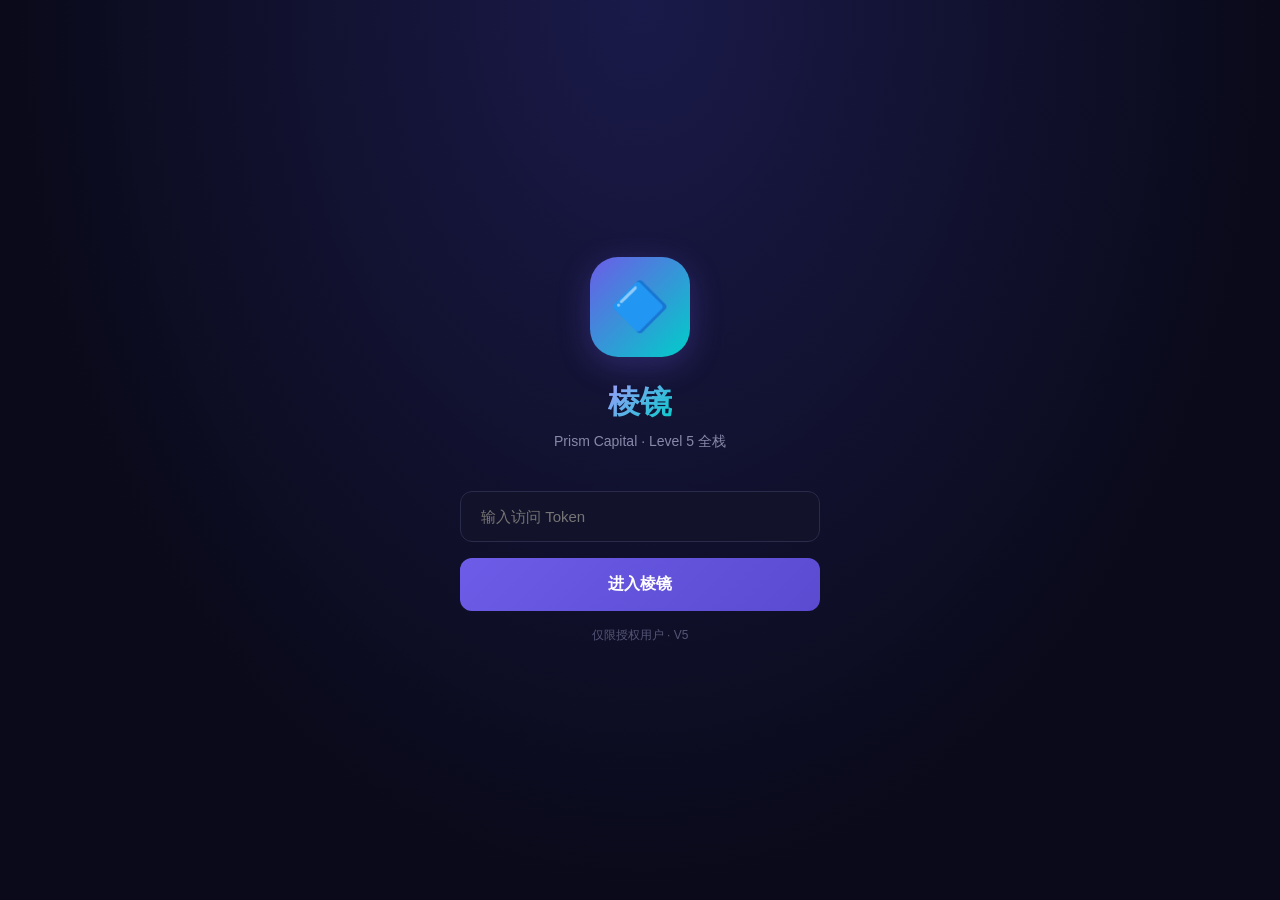
==== prism-api/static/index.html @ 0e6b45e3 "feat: Level 5 - API端点集成(7个新端点) + PWA 5页导航升级" ====
<!DOCTYPE html>
<html lang="zh-CN">
<head>
    <meta charset="UTF-8">
    <meta name="viewport" content="width=device-width, initial-scale=1.0, user-scalable=no, viewport-fit=cover">
    <meta name="apple-mobile-web-app-capable" content="yes">
    <meta name="apple-mobile-web-app-status-bar-style" content="black-translucent">
    <meta name="apple-mobile-web-app-title" content="棱镜">
    <meta name="theme-color" content="#0a0a1a">
    <title>棱镜 Prism</title>
    <link rel="manifest" href="/manifest.json">
    <link rel="apple-touch-icon" href="/icon-192.png">
    <style>
        *{margin:0;padding:0;box-sizing:border-box}
        :root{--bg:#0a0a1a;--card:#12122a;--card-hover:#1a1a3a;--border:#2a2a4a;--primary:#6c5ce7;--primary-light:#a29bfe;--accent:#00cec9;--red:#ff6b6b;--green:#51cf66;--yellow:#ffd43b;--text:#e8e8f0;--text-dim:#8888aa;--text-dimmer:#555577;--radius:16px;--safe-top:env(safe-area-inset-top,0px);--safe-bottom:env(safe-area-inset-bottom,0px)}
        body{font-family:-apple-system,BlinkMacSystemFont,'SF Pro Display',sans-serif;background:var(--bg);color:var(--text);min-height:100vh;-webkit-font-smoothing:antialiased;overscroll-behavior:none}
        .login-screen{display:flex;flex-direction:column;align-items:center;justify-content:center;min-height:100vh;padding:40px 24px;background:radial-gradient(ellipse at top,#1a1a4a 0%,var(--bg) 70%)}
        .login-logo{width:100px;height:100px;background:linear-gradient(135deg,var(--primary),var(--accent));border-radius:28px;display:flex;align-items:center;justify-content:center;font-size:48px;margin-bottom:24px;box-shadow:0 8px 32px rgba(108,92,231,0.3)}
        .login-title{font-size:32px;font-weight:700;background:linear-gradient(135deg,var(--primary-light),var(--accent));-webkit-background-clip:text;-webkit-text-fill-color:transparent;margin-bottom:8px}
        .login-sub{color:var(--text-dim);font-size:14px;margin-bottom:40px}
        .login-input{width:100%;max-width:360px;padding:16px 20px;background:var(--card);border:1px solid var(--border);border-radius:12px;color:var(--text);font-size:15px;outline:none;margin-bottom:16px}
        .login-input:focus{border-color:var(--primary)}
        .login-btn{width:100%;max-width:360px;padding:16px;background:linear-gradient(135deg,var(--primary),#5a4bd1);border:none;border-radius:12px;color:white;font-size:16px;font-weight:600;cursor:pointer}
        .login-btn:active{transform:scale(0.98);opacity:0.9}
        .login-hint{color:var(--text-dimmer);font-size:12px;margin-top:16px;text-align:center}
        .app{display:none;padding-top:calc(60px + var(--safe-top));padding-bottom:calc(80px + var(--safe-bottom))}
        .top-bar{position:fixed;top:0;left:0;right:0;height:calc(60px + var(--safe-top));padding-top:var(--safe-top);background:rgba(10,10,26,0.85);backdrop-filter:blur(20px);-webkit-backdrop-filter:blur(20px);display:flex;align-items:center;justify-content:space-between;padding-left:20px;padding-right:20px;z-index:100;border-bottom:1px solid rgba(42,42,74,0.5)}
        .top-bar-logo{font-size:22px;font-weight:700;background:linear-gradient(135deg,var(--primary-light),var(--accent));-webkit-background-clip:text;-webkit-text-fill-color:transparent}
        .top-bar-time{color:var(--text-dim);font-size:13px}
        .search-bar{margin:12px 16px;position:relative}
        .search-input{width:100%;padding:12px 16px 12px 44px;background:var(--card);border:1px solid var(--border);border-radius:12px;color:var(--text);font-size:15px;outline:none}
        .search-input:focus{border-color:var(--primary)}
        .search-icon{position:absolute;left:14px;top:50%;transform:translateY(-50%);color:var(--text-dimmer);font-size:18px}
        .tab-bar{position:fixed;bottom:0;left:0;right:0;height:calc(80px + var(--safe-bottom));padding-bottom:var(--safe-bottom);background:rgba(10,10,26,0.92);backdrop-filter:blur(20px);-webkit-backdrop-filter:blur(20px);display:flex;justify-content:space-around;align-items:center;border-top:1px solid rgba(42,42,74,0.5);z-index:100}
        .tab-item{display:flex;flex-direction:column;align-items:center;gap:1px;color:var(--text-dimmer);font-size:9px;cursor:pointer;padding:4px 4px;-webkit-tap-highlight-color:transparent}
        .tab-item.active{color:var(--primary-light)}
        .tab-icon{font-size:20px}
        .section{display:none;padding:0 16px}
        .section.active{display:block}
        .section-title{font-size:18px;font-weight:700;margin:20px 0 12px}
        .index-grid{display:grid;grid-template-columns:1fr 1fr;gap:12px}
        .index-card{background:var(--card);border-radius:var(--radius);padding:16px;border:1px solid var(--border)}
        .index-name{font-size:13px;color:var(--text-dim);margin-bottom:4px}
        .index-value{font-size:22px;font-weight:700;font-variant-numeric:tabular-nums}
        .index-change{font-size:13px;font-weight:600;margin-top:4px}
        .up{color:var(--red)}.down{color:var(--green)}
        .bond-table{width:100%;border-collapse:collapse}
        .bond-table th{font-size:11px;color:var(--text-dimmer);text-align:left;padding:8px 4px;border-bottom:1px solid var(--border);font-weight:500;position:sticky;top:0;background:var(--bg)}
        .bond-table td{font-size:13px;padding:10px 4px;border-bottom:1px solid rgba(42,42,74,0.3);font-variant-numeric:tabular-nums}
        .bond-rank{color:var(--primary-light);font-weight:700;width:30px}
        .bond-rating{display:inline-block;padding:2px 6px;border-radius:6px;font-size:11px;font-weight:600;background:rgba(108,92,231,0.15);color:var(--primary-light)}
        .bond-rating.aaa{background:rgba(0,206,201,0.15);color:var(--accent)}
        .premium-green{color:var(--green)}
        .premium-yellow{color:var(--yellow)}
        .premium-red{color:var(--red)}
        .loading{display:flex;align-items:center;justify-content:center;padding:40px;color:var(--text-dimmer)}
        .spinner{width:24px;height:24px;border:2px solid var(--border);border-top-color:var(--primary);border-radius:50%;animation:spin .8s linear infinite;margin-right:10px}
        @keyframes spin{to{transform:rotate(360deg)}}
        .empty-state{text-align:center;padding:60px 20px;color:var(--text-dimmer)}
        .empty-icon{font-size:48px;margin-bottom:16px}
        .toast{position:fixed;top:calc(80px + var(--safe-top));left:50%;transform:translateX(-50%) translateY(-20px);background:var(--card);border:1px solid var(--border);border-radius:12px;padding:12px 20px;font-size:14px;z-index:200;opacity:0;transition:all .3s;pointer-events:none}
        .toast.show{opacity:1;transform:translateX(-50%) translateY(0)}
        .toast.error{border-color:rgba(255,107,107,0.3);color:var(--red)}
        .toast.success{border-color:rgba(81,207,102,0.3);color:var(--green)}
        .refresh-btn{display:inline-flex;align-items:center;gap:6px;padding:8px 16px;background:var(--card);border:1px solid var(--border);border-radius:10px;color:var(--primary-light);font-size:13px;cursor:pointer;margin:8px 0}
        /* 持仓样式 */
        .position-card{background:var(--card);border-radius:var(--radius);padding:16px;border:1px solid var(--border);margin-bottom:12px}
        .position-header{display:flex;justify-content:space-between;align-items:center;margin-bottom:12px}
        .position-name{font-size:18px;font-weight:700}
        .position-pnl{font-size:16px;font-weight:600}
        .position-pnl.positive{color:var(--green)}
        .position-pnl.negative{color:var(--red)}
        .position-details{display:grid;grid-template-columns:1fr 1fr 1fr;gap:8px}
        .position-detail{text-align:center;padding:8px;background:rgba(255,255,255,0.03);border-radius:8px}
        .position-detail-label{font-size:11px;color:var(--text-dimmer);margin-bottom:4px}
        .position-detail-value{font-size:14px;font-weight:600;font-variant-numeric:tabular-nums}
        /* 回测样式 */
        .backtest-form{background:var(--card);border-radius:var(--radius);padding:16px;border:1px solid var(--border);margin-bottom:16px}
        .form-row{margin-bottom:12px}
        .form-label{font-size:13px;color:var(--text-dim);margin-bottom:6px;display:block}
        .form-input{width:100%;padding:10px 12px;background:var(--bg);border:1px solid var(--border);border-radius:8px;color:var(--text);font-size:14px}
        .form-input:focus{border-color:var(--primary);outline:none}
        .backtest-btn{width:100%;padding:12px;background:linear-gradient(135deg,var(--primary),#5a4bd1);border:none;border-radius:10px;color:white;font-size:15px;font-weight:600;cursor:pointer;margin-top:8px}
        .backtest-result{background:var(--card);border-radius:var(--radius);padding:16px;border:1px solid var(--border)}
        .result-grid{display:grid;grid-template-columns:1fr 1fr;gap:12px}
        .result-item{text-align:center;padding:12px;background:rgba(255,255,255,0.03);border-radius:10px}
        .result-label{font-size:12px;color:var(--text-dimmer);margin-bottom:6px}
        .result-value{font-size:18px;font-weight:700;font-variant-numeric:tabular-nums}
        /* 风控样式 */
        .risk-card{background:var(--card);border-radius:var(--radius);padding:16px;border:1px solid var(--border);margin-bottom:12px}
        .risk-header{display:flex;align-items:center;gap:10px;margin-bottom:12px}
        .risk-icon{font-size:20px}
        .risk-title{font-size:15px;font-weight:600}
        .risk-badge{display:inline-block;padding:4px 10px;border-radius:8px;font-size:12px;font-weight:600}
        .risk-badge.high{background:rgba(255,107,107,0.15);color:var(--red)}
        .risk-badge.medium{background:rgba(255,212,59,0.15);color:var(--yellow)}
        .risk-badge.low{background:rgba(81,207,102,0.15);color:var(--green)}
        .risk-message{font-size:14px;color:var(--text-dim);line-height:1.5}
        .risk-time{font-size:12px;color:var(--text-dimmer);margin-top:8px}
        /* 告警样式 */
        .alert-card{background:var(--card);border-radius:var(--radius);padding:16px;border:1px solid var(--border);margin-bottom:12px}
        .alert-card.unread{border-color:var(--primary)}
        .alert-header{display:flex;justify-content:space-between;align-items:center;margin-bottom:10px}
        .alert-title{font-size:15px;font-weight:600}
        .alert-severity{font-size:11px;font-weight:600;padding:3px 8px;border-radius:6px}
        .alert-severity.INFO{background:rgba(108,92,231,0.15);color:var(--primary-light)}
        .alert-severity.WARNING{background:rgba(255,212,59,0.15);color:var(--yellow)}
        .alert-severity.CRITICAL{background:rgba(255,107,107,0.15);color:var(--red)}
        .alert-message{font-size:14px;color:var(--text-dim);line-height:1.5}
        .alert-time{font-size:12px;color:var(--text-dimmer);margin-top:8px}
        .mark-read-btn{padding:8px 16px;background:rgba(108,92,231,0.1);border:1px solid rgba(108,92,231,0.2);border-radius:8px;color:var(--primary-light);font-size:13px;cursor:pointer;margin-top:10px}
        /* 统计卡片 */
        .stats-grid{display:grid;grid-template-columns:1fr 1fr;gap:12px;margin-bottom:16px}
        .stat-card{background:var(--card);border-radius:var(--radius);padding:16px;border:1px solid var(--border);text-align:center}
        .stat-value{font-size:24px;font-weight:700;font-variant-numeric:tabular-nums}
        .stat-label{font-size:12px;color:var(--text-dimmer);margin-top:4px}
        /* 情感样式 */
        .sentiment-card{background:var(--card);border-radius:var(--radius);padding:16px;border:1px solid var(--border);margin-bottom:12px}
        .sentiment-header{display:flex;justify-content:space-between;align-items:center;margin-bottom:12px}
        .sentiment-score{font-size:28px;font-weight:700}
        .sentiment-label{font-size:13px;padding:4px 10px;border-radius:8px}
        .sentiment-label.positive{background:rgba(81,207,102,0.15);color:var(--green)}
        .sentiment-label.neutral{background:rgba(136,136,170,0.15);color:var(--text-dim)}
        .sentiment-label.negative{background:rgba(255,107,107,0.15);color:var(--red)}
        .sentiment-bars{display:flex;gap:8px;margin-top:12px}
        .sentiment-bar{flex:1;height:8px;border-radius:4px;background:rgba(255,255,255,0.1)}
        .sentiment-bar-fill{height:100%;border-radius:4px}
        .sentiment-bar-fill.positive{background:var(--green)}
        .sentiment-bar-fill.negative{background:var(--red)}
        .sentiment-bar-fill.neutral{background:var(--text-dim)}
    </style>
</head>
<body>
<div class="login-screen" id="loginScreen">
    <div class="login-logo">🔷</div>
    <div class="login-title">棱镜</div>
    <div class="login-sub">Prism Capital · Level 5 全栈</div>
    <input type="password" class="login-input" id="tokenInput" placeholder="输入访问 Token">
    <button class="login-btn" onclick="doLogin()">进入棱镜</button>
    <div class="login-hint">仅限授权用户 · V5</div>
</div>
<div class="app" id="mainApp">
    <div class="top-bar">
        <div class="top-bar-logo">🔷 棱镜</div>
        <div class="top-bar-time" id="clock"></div>
    </div>
    <div class="section active" id="sectionMarket">
        <div class="section-title">💰 可转债双低排名</div>
        <button class="refresh-btn" onclick="loadBonds()">🔄 刷新</button>
        <div id="bondContent"><div class="loading"><div class="spinner"></div>加载中...</div></div>
    </div>
    <div class="section" id="sectionPortfolio">
        <div class="section-title">📊 持仓与盈亏</div>
        <button class="refresh-btn" onclick="loadPortfolio()">🔄 刷新</button>
        <div id="portfolioSummary"><div class="loading"><div class="spinner"></div>加载中...</div></div>
        <div id="portfolioContent"></div>
    </div>
    <div class="section" id="sectionBacktest">
        <div class="section-title">📈 策略回测</div>
        <div class="backtest-form">
            <div class="form-row">
                <label class="form-label">回测天数</label>
                <input type="number" class="form-input" id="btDays" value="180" min="30" max="365">
            </div>
            <div class="form-row">
                <label class="form-label">策略类型</label>
                <select class="form-input" id="btStrategy">
                    <option value="double_low">双低策略</option>
                    <option value="low_price">低价策略</option>
                </select>
            </div>
            <div class="form-row">
                <label class="form-label">双低阈值</label>
                <input type="number" class="form-input" id="btThreshold" value="110" min="100" max="130">
            </div>
            <div class="form-row">
                <label class="form-label">最大持仓</label>
                <input type="number" class="form-input" id="btPositions" value="5" min="1" max="20">
            </div>
            <div class="form-row">
                <label class="form-label">调仓周期(天)</label>
                <input type="number" class="form-input" id="btRebalance" value="10" min="1" max="30">
            </div>
            <button class="backtest-btn" onclick="runBacktest()">🚀 运行回测</button>
        </div>
        <div id="backtestResult"><div class="empty-state"><div class="empty-icon">📊</div><div>配置参数后点击运行回测</div></div></div>
    </div>
    <div class="section" id="sectionRisk">
        <div class="section-title">🛡️ 风险监控</div>
        <button class="refresh-btn" onclick="loadRiskReport()">🔄 刷新</button>
        <div id="riskReport"><div class="loading"><div class="spinner"></div>加载中...</div></div>
    </div>
    <div class="section" id="sectionAlert">
        <div class="section-title">🔔 告警中心</div>
        <button class="refresh-btn" onclick="loadAlerts()">🔄 刷新</button>
        <div id="alertSummary"></div>
        <div id="alertContent"><div class="loading"><div class="spinner"></div>加载中...</div></div>
    </div>
    <div class="tab-bar">
        <div class="tab-item active" onclick="switchTab('Market',this)"><span class="tab-icon">💰</span><span>行情</span></div>
        <div class="tab-item" onclick="switchTab('Portfolio',this)"><span class="tab-icon">📊</span><span>持仓</span></div>
        <div class="tab-item" onclick="switchTab('Backtest',this)"><span class="tab-icon">📈</span><span>回测</span></div>
        <div class="tab-item" onclick="switchTab('Risk',this)"><span class="tab-icon">🛡️</span><span>风控</span></div>
        <div class="tab-item" onclick="switchTab('Alert',this)"><span class="tab-icon">🔔</span><span>告警</span></div>
    </div>
</div>
<div class="toast" id="toast"></div>
<script>
const API=window.location.origin;let TOKEN=localStorage.getItem('prism_token')||'';
function updateClock(){const n=new Date();document.getElementById('clock').textContent=n.toLocaleTimeString('zh-CN',{hour:'2-digit',minute:'2-digit'})}
setInterval(updateClock,1e3);updateClock();
function showToast(m,t='success'){const e=document.getElementById('toast');e.textContent=m;e.className='toast '+t+' show';setTimeout(()=>e.className='toast',2500)}
async function apiFetch(p,o={}){const r=await fetch(API+p,{...o,headers:{'Authorization':'Bearer '+TOKEN,'Content-Type':'application/json',...o.headers}});if(r.status===401||r.status===403){showToast('Token无效','error');doLogout();return null}try{return await r.json()}catch{return null}}
async function doLogin(){const i=document.getElementById('tokenInput').value.trim();if(!i){showToast('请输入Token','error');return}TOKEN=i;try{const r=await fetch(API+'/daily-brief',{headers:{'Authorization':'Bearer '+TOKEN}});if(r.ok){localStorage.setItem('prism_token',TOKEN);enterApp();showToast('登录成功')}else{showToast('Token无效','error')}}catch(e){showToast('连接失败','error')}}
function doLogout(){TOKEN='';localStorage.removeItem('prism_token');document.getElementById('loginScreen').style.display='flex';document.getElementById('mainApp').style.display='none'}
function enterApp(){document.getElementById('loginScreen').style.display='none';document.getElementById('mainApp').style.display='block';loadBonds();loadPortfolio()}
function switchTab(n,el){document.querySelectorAll('.tab-item').forEach(t=>t.classList.remove('active'));el.classList.add('active');document.querySelectorAll('.section').forEach(s=>s.classList.remove('active'));document.getElementById('section'+n).classList.add('active');if(n==='Portfolio')loadPortfolio();if(n==='Backtest'){}if(n==='Risk')loadRiskReport();if(n==='Alert')loadAlerts()}
function escHtml(s){const d=document.createElement('div');d.textContent=s;return d.innerHTML}
function fmtAmt(v){return v>=1e8?(v/1e8).toFixed(1)+'亿':v>=1e4?(v/1e4).toFixed(1)+'万':v.toFixed(0)}
function getPremiumClass(p){if(p===undefined||p===null)return'';return p<20?'premium-green':p<=40?'premium-yellow':'premium-red'}
// 可转债双低排名
async function loadBonds(){const d=await apiFetch('/bond/double-low?top=30');if(!d)return;const c=document.getElementById('bondContent'),b=d.data||[];if(!b.length){c.innerHTML='<div class="empty-state"><div class="empty-icon">📭</div><div>暂无数据</div></div>';return}let h='<table class="bond-table"><thead><tr><th>#</th><th>名称</th><th>价格</th><th>双低</th><th>溢价率</th><th>成交额</th><th>评级</th></tr></thead><tbody>';b.forEach((x,i)=>{const r=x['评级']||'';let rc='bond-rating';if(r==='AAA')rc+=' aaa';const premium=x['溢价率'];const pc=getPremiumClass(premium);h+='<tr><td class="bond-rank">'+(i+1)+'</td><td>'+escHtml(x['名称']||'')+'</td><td>'+(x['价格']?x['价格'].toFixed(2):'-')+'</td><td>'+(x['双低值']?x['双低值'].toFixed(2):'-')+'</td><td class="'+pc+'">'+(premium!==undefined&&premium!==null?premium.toFixed(2)+'%':'-')+'</td><td>'+fmtAmt(x['成交额']||0)+'</td><td><span class="'+rc+'">'+escHtml(r)+'</span></td></tr>'});h+='</tbody></table>';c.innerHTML=h}
// 持仓与盈亏
async function loadPortfolio(){const d=await apiFetch('/portfolio');if(!d){document.getElementById('portfolioSummary').innerHTML='<div class="empty-state"><div class="empty-icon">📭</div><div>暂无持仓数据</div></div>';return}const p=d.data||{};let html='<div class="stats-grid"><div class="stat-card"><div class="stat-value '+((p.realized_pnl||0)>=0?'up':'down')+'">'+(p.realized_pnl>=0?'+':'')+((p.realized_pnl||0)/10000).toFixed(2)+'万</div><div class="stat-label">已实现盈亏(万)</div></div><div class="stat-card"><div class="stat-value">'+(p.open_positions||0)+'</div><div class="stat-label">持仓数量</div></div></div>';document.getElementById('portfolioSummary').innerHTML=html;const h=p.holdings||[];if(!h.length){document.getElementById('portfolioContent').innerHTML='<div class="empty-state"><div class="empty-icon">📦</div><div>暂无持仓</div></div>';return}let c='<div style="margin-top:12px">';h.forEach(x=>{c+='<div class="position-card"><div class="position-header"><div class="position-name">'+escHtml(x.name||x.code)+'</div><div class="position-pnl">'+escHtml(x.code)+'</div></div><div class="position-details"><div class="position-detail"><div class="position-detail-label">持仓数量</div><div class="position-detail-value">'+(x.net_qty||0)+'</div></div><div class="position-detail"><div class="position-detail-label">成本(元)</div><div class="position-detail-value">'+(x.net_cost||0).toFixed(2)+'</div></div><div class="position-detail"><div class="position-detail-label">均价</div><div class="position-detail-value">'+((x.net_qty?x.net_cost/x.net_qty:0)||0).toFixed(2)+'</div></div></div></div>'});c+='</div>';document.getElementById('portfolioContent').innerHTML=c}
// 策略回测
async function runBacktest(){const days=parseInt(document.getElementById('btDays').value)||180;const strategy=document.getElementById('btStrategy').value;document.getElementById('backtestResult').innerHTML='<div class="loading"><div class="spinner"></div>回测中...</div>';const d=await apiFetch('/backtest?days='+days+'&strategy='+strategy);if(!d){document.getElementById('backtestResult').innerHTML='<div class="empty-state"><div class="empty-icon">❌</div><div>回测失败</div></div>';return}const r=d.data||{};let html='<div class="backtest-result"><div class="result-grid"><div class="result-item"><div class="result-value '+(r.total_return>=0?'up':'down')+'">'+(r.total_return>=0?'+':'')+((r.total_return||0)*100).toFixed(1)+'%</div><div class="result-label">总收益</div></div><div class="result-item"><div class="result-value '+(r.annual_return>=0?'up':'down')+'">'+(r.annual_return>=0?'+':'')+((r.annual_return||0)*100).toFixed(1)+'%</div><div class="result-label">年化收益</div></div><div class="result-item"><div class="result-value down">'+(Math.abs(r.max_drawdown||0)*100).toFixed(1)+'%</div><div class="result-label">最大回撤</div></div><div class="result-item"><div class="result-value">'+(r.sharpe||0).toFixed(2)+'</div><div class="result-label">夏普比率</div></div></div><div style="margin-top:12px;display:grid;grid-template-columns:1fr 1fr;gap:8px"><div class="position-detail"><div class="position-detail-label">交易次数</div><div class="position-detail-value">'+(r.trade_count||0)+'</div></div><div class="position-detail"><div class="position-detail-label">胜率</div><div class="position-detail-value">'+(r.win_rate?((r.win_rate)*100).toFixed(1)+'%':'-')+'</div></div></div></div>';document.getElementById('backtestResult').innerHTML=html}
// 风控报告
async function loadRiskReport(){const d=await apiFetch('/risk/report');if(!d){document.getElementById('riskReport').innerHTML='<div class="empty-state"><div class="empty-icon">🛡️</div><div>暂无风控数据</div></div>';return}const r=d.data||{};const signals=r.signals||[];if(!signals.length){document.getElementById('riskReport').innerHTML='<div class="empty-state"><div class="empty-icon">✅</div><div>当前无风险信号</div></div>';return}let html='<div class="stats-grid"><div class="stat-card"><div class="stat-value">'+(r.total_risk_signals||signals.length)+'</div><div class="stat-label">风险信号</div></div><div class="stat-card"><div class="stat-value">'+(r.market_status||'正常')+'</div><div class="stat-label">市场状态</div></div></div>';signals.forEach(s=>{const lvl=s.level||'low';html+='<div class="risk-card"><div class="risk-header"><span class="risk-icon">⚠️</span><span class="risk-title">'+escHtml(s.signal_type||'风险信号')+'</span><span class="risk-badge '+lvl+'">'+s.severity||'低'+'</span></div><div class="risk-message">'+escHtml(s.message||'')+'</div><div class="risk-time">'+escHtml(s.created_at||'')+'</div></div>'});document.getElementById('riskReport').innerHTML=html}
// 告警列表
async function loadAlerts(){const d=await apiFetch('/alerts?limit=20');if(!d){document.getElementById('alertContent').innerHTML='<div class="empty-state"><div class="empty-icon">🔔</div><div>暂无告警</div></div>';return}const alerts=d.data||[];const unread=alerts.filter(a=>!a.is_read).length;document.getElementById('alertSummary').innerHTML='<div class="stats-grid" style="margin-bottom:12px"><div class="stat-card"><div class="stat-value">'+unread+'</div><div class="stat-label">未读告警</div></div><div class="stat-card"><div class="stat-value">'+alerts.length+'</div><div class="stat-label">总告警数</div></div></div>';if(!alerts.length){document.getElementById('alertContent').innerHTML='<div class="empty-state"><div class="empty-icon">✅</div><div>暂无告警</div></div>';return}let html='';alerts.forEach(a=>{const sev=a.severity||'INFO';html+='<div class="alert-card '+(a.is_read?'':'unread')+'" id="alert-'+a.id+'"><div class="alert-header"><span class="alert-title">'+escHtml(a.title||'')+'</span><span class="alert-severity '+sev+'">'+sev+'</span></div><div class="alert-message">'+escHtml(a.message||'')+'</div><div class="alert-time">'+escHtml(a.created_at||'')+'</div>'+(a.is_read?'':'<button class="mark-read-btn" onclick="markAlertRead('+a.id+')">✓ 标记已读</button>')+'</div>'});document.getElementById('alertContent').innerHTML=html}
async function markAlertRead(id){const d=await apiFetch('/alerts/'+id+'/read',{method:'POST'});if(d&&d.success){showToast('已标记已读');loadAlerts()}else{showToast('操作失败','error')}}
// 自动登录
if(TOKEN){fetch(API+'/daily-brief',{headers:{'Authorization':'Bearer '+TOKEN}}).then(r=>{if(r.ok)enterApp()}).catch(()=>{})}
</script>
</body>
</html>
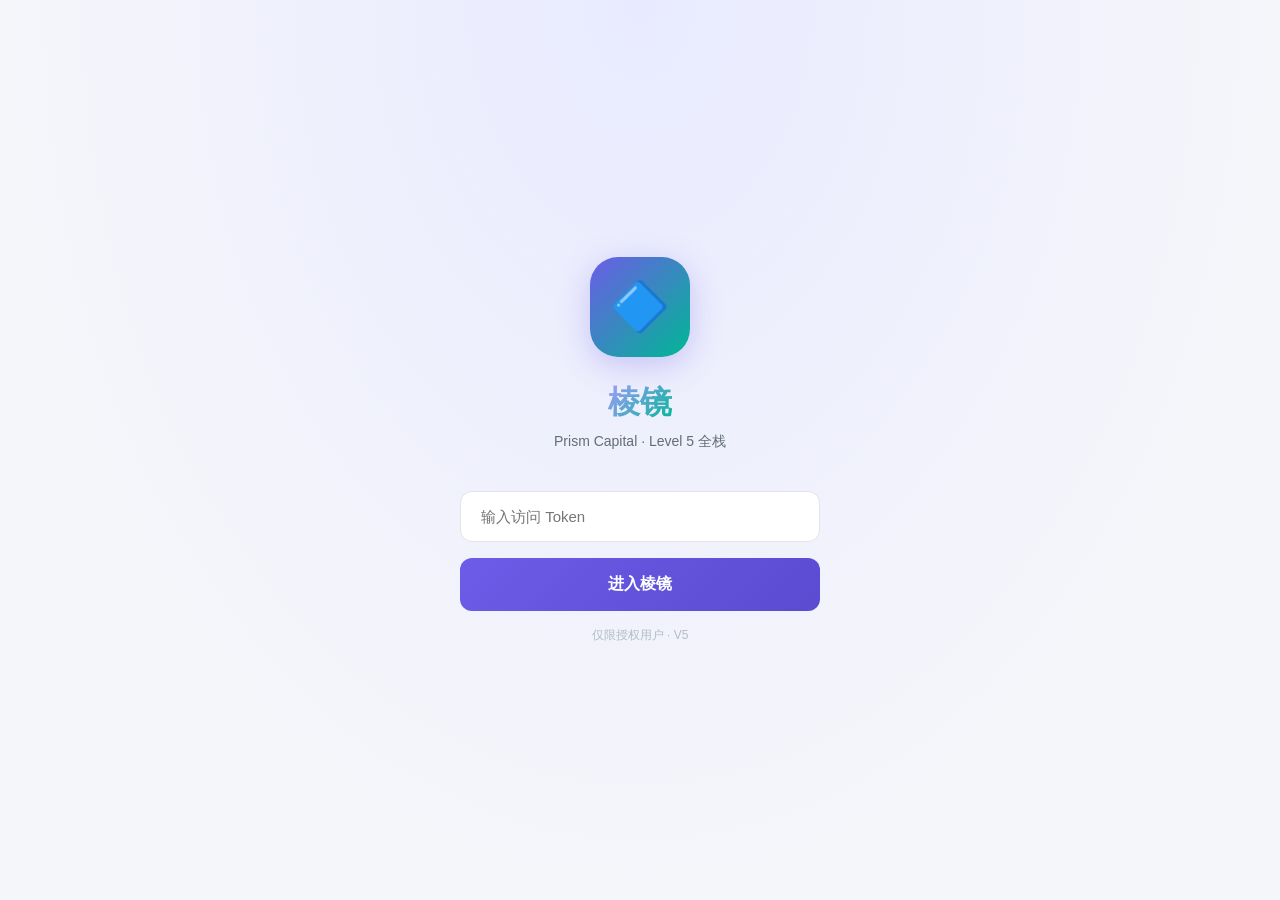
==== commit 13deb4ca: "feat: bright theme + Brain full SOUL/skills/user context + Markdown chat" ====
--- a/prism-api/static/index.html
+++ b/prism-api/static/index.html
@@ -12,9 +12,9 @@
     <link rel="apple-touch-icon" href="/icon-192.png">
     <style>
         *{margin:0;padding:0;box-sizing:border-box}
-        :root{--bg:#0a0a1a;--card:#12122a;--card-hover:#1a1a3a;--border:#2a2a4a;--primary:#6c5ce7;--primary-light:#a29bfe;--accent:#00cec9;--red:#ff6b6b;--green:#51cf66;--yellow:#ffd43b;--text:#e8e8f0;--text-dim:#8888aa;--text-dimmer:#555577;--radius:16px;--safe-top:env(safe-area-inset-top,0px);--safe-bottom:env(safe-area-inset-bottom,0px)}
+        :root{--bg:#f5f6fa;--card:#ffffff;--card-hover:#f0f1f6;--border:#e2e4ea;--primary:#6c5ce7;--primary-light:#a29bfe;--accent:#00b894;--red:#e74c3c;--green:#27ae60;--yellow:#f39c12;--text:#2d3436;--text-dim:#636e72;--text-dimmer:#b2bec3;--radius:16px;--safe-top:env(safe-area-inset-top,0px);--safe-bottom:env(safe-area-inset-bottom,0px)}
         body{font-family:-apple-system,BlinkMacSystemFont,'SF Pro Display',sans-serif;background:var(--bg);color:var(--text);min-height:100vh;-webkit-font-smoothing:antialiased;overscroll-behavior:none}
-        .login-screen{display:flex;flex-direction:column;align-items:center;justify-content:center;min-height:100vh;padding:40px 24px;background:radial-gradient(ellipse at top,#1a1a4a 0%,var(--bg) 70%)}
+        .login-screen{display:flex;flex-direction:column;align-items:center;justify-content:center;min-height:100vh;padding:40px 24px;background:radial-gradient(ellipse at top,#e8eaff 0%,var(--bg) 70%)}
         .login-logo{width:100px;height:100px;background:linear-gradient(135deg,var(--primary),var(--accent));border-radius:28px;display:flex;align-items:center;justify-content:center;font-size:48px;margin-bottom:24px;box-shadow:0 8px 32px rgba(108,92,231,0.3)}
         .login-title{font-size:32px;font-weight:700;background:linear-gradient(135deg,var(--primary-light),var(--accent));-webkit-background-clip:text;-webkit-text-fill-color:transparent;margin-bottom:8px}
         .login-sub{color:var(--text-dim);font-size:14px;margin-bottom:40px}
@@ -24,14 +24,14 @@
         .login-btn:active{transform:scale(0.98);opacity:0.9}
         .login-hint{color:var(--text-dimmer);font-size:12px;margin-top:16px;text-align:center}
         .app{display:none;padding-top:calc(60px + var(--safe-top));padding-bottom:calc(80px + var(--safe-bottom))}
-        .top-bar{position:fixed;top:0;left:0;right:0;height:calc(60px + var(--safe-top));padding-top:var(--safe-top);background:rgba(10,10,26,0.85);backdrop-filter:blur(20px);-webkit-backdrop-filter:blur(20px);display:flex;align-items:center;justify-content:space-between;padding-left:20px;padding-right:20px;z-index:100;border-bottom:1px solid rgba(42,42,74,0.5)}
+        .top-bar{position:fixed;top:0;left:0;right:0;height:calc(60px + var(--safe-top));padding-top:var(--safe-top);background:rgba(245,246,250,0.85);backdrop-filter:blur(20px);-webkit-backdrop-filter:blur(20px);display:flex;align-items:center;justify-content:space-between;padding-left:20px;padding-right:20px;z-index:100;border-bottom:1px solid rgba(226,228,234,0.8)}
         .top-bar-logo{font-size:22px;font-weight:700;background:linear-gradient(135deg,var(--primary-light),var(--accent));-webkit-background-clip:text;-webkit-text-fill-color:transparent}
         .top-bar-time{color:var(--text-dim);font-size:13px}
         .search-bar{margin:12px 16px;position:relative}
         .search-input{width:100%;padding:12px 16px 12px 44px;background:var(--card);border:1px solid var(--border);border-radius:12px;color:var(--text);font-size:15px;outline:none}
         .search-input:focus{border-color:var(--primary)}
         .search-icon{position:absolute;left:14px;top:50%;transform:translateY(-50%);color:var(--text-dimmer);font-size:18px}
-        .tab-bar{position:fixed;bottom:0;left:0;right:0;height:calc(80px + var(--safe-bottom));padding-bottom:var(--safe-bottom);background:rgba(10,10,26,0.92);backdrop-filter:blur(20px);-webkit-backdrop-filter:blur(20px);display:flex;justify-content:space-around;align-items:center;border-top:1px solid rgba(42,42,74,0.5);z-index:100}
+        .tab-bar{position:fixed;bottom:0;left:0;right:0;height:calc(80px + var(--safe-bottom));padding-bottom:var(--safe-bottom);background:rgba(255,255,255,0.92);backdrop-filter:blur(20px);-webkit-backdrop-filter:blur(20px);display:flex;justify-content:space-around;align-items:center;border-top:1px solid rgba(226,228,234,0.8);z-index:100}
         .tab-item{display:flex;flex-direction:column;align-items:center;gap:1px;color:var(--text-dimmer);font-size:9px;cursor:pointer;padding:4px 4px;-webkit-tap-highlight-color:transparent}
         .tab-item.active{color:var(--primary-light)}
         .tab-icon{font-size:20px}
@@ -196,12 +196,21 @@
         <div id="alertSummary"></div>
         <div id="alertContent"><div class="loading"><div class="spinner"></div>加载中...</div></div>
     </div>
+    <div class="section" id="sectionChat" style="display:flex;flex-direction:column;height:calc(100vh - 140px);padding:0 16px">
+        <div class="section-title">💬 与棱镜聊天</div>
+        <div id="chatMessages" style="flex:1;overflow-y:auto;padding:8px 0;-webkit-overflow-scrolling:touch"></div>
+        <div style="display:flex;gap:8px;padding:8px 0 12px;position:sticky;bottom:0;background:var(--bg)">
+            <input id="chatInput" type="text" placeholder="输入消息..." style="flex:1;background:rgba(42,42,74,0.4);border:1px solid var(--border);border-radius:12px;padding:10px 14px;color:var(--text);font-size:15px;outline:none" onkeydown="if(event.key==='Enter')sendChat()">
+            <button onclick="sendChat()" style="background:linear-gradient(135deg,var(--primary),var(--primary-dark));border:none;border-radius:12px;padding:10px 18px;color:#fff;font-size:15px;font-weight:600;cursor:pointer">发送</button>
+        </div>
+    </div>
     <div class="tab-bar">
         <div class="tab-item active" onclick="switchTab('Market',this)"><span class="tab-icon">💰</span><span>行情</span></div>
         <div class="tab-item" onclick="switchTab('Portfolio',this)"><span class="tab-icon">📊</span><span>持仓</span></div>
         <div class="tab-item" onclick="switchTab('Backtest',this)"><span class="tab-icon">📈</span><span>回测</span></div>
         <div class="tab-item" onclick="switchTab('Risk',this)"><span class="tab-icon">🛡️</span><span>风控</span></div>
         <div class="tab-item" onclick="switchTab('Alert',this)"><span class="tab-icon">🔔</span><span>告警</span></div>
+        <div class="tab-item" onclick="switchTab('Chat',this)"><span class="tab-icon">💬</span><span>聊天</span></div>
     </div>
 </div>
 <div class="toast" id="toast"></div>
@@ -229,6 +238,32 @@
 // 告警列表
 async function loadAlerts(){const d=await apiFetch('/alerts?limit=20');if(!d){document.getElementById('alertContent').innerHTML='<div class="empty-state"><div class="empty-icon">🔔</div><div>暂无告警</div></div>';return}const alerts=d.data||[];const unread=alerts.filter(a=>!a.is_read).length;document.getElementById('alertSummary').innerHTML='<div class="stats-grid" style="margin-bottom:12px"><div class="stat-card"><div class="stat-value">'+unread+'</div><div class="stat-label">未读告警</div></div><div class="stat-card"><div class="stat-value">'+alerts.length+'</div><div class="stat-label">总告警数</div></div></div>';if(!alerts.length){document.getElementById('alertContent').innerHTML='<div class="empty-state"><div class="empty-icon">✅</div><div>暂无告警</div></div>';return}let html='';alerts.forEach(a=>{const sev=a.severity||'INFO';html+='<div class="alert-card '+(a.is_read?'':'unread')+'" id="alert-'+a.id+'"><div class="alert-header"><span class="alert-title">'+escHtml(a.title||'')+'</span><span class="alert-severity '+sev+'">'+sev+'</span></div><div class="alert-message">'+escHtml(a.message||'')+'</div><div class="alert-time">'+escHtml(a.created_at||'')+'</div>'+(a.is_read?'':'<button class="mark-read-btn" onclick="markAlertRead('+a.id+')">✓ 标记已读</button>')+'</div>'});document.getElementById('alertContent').innerHTML=html}
 async function markAlertRead(id){const d=await apiFetch('/alerts/'+id+'/read',{method:'POST'});if(d&&d.success){showToast('已标记已读');loadAlerts()}else{showToast('操作失败','error')}}
+// 聊天功能
+let chatLoading=false;
+function escH(s){return s.replace(/&/g,'&amp;').replace(/</g,'&lt;').replace(/>/g,'&gt;')}
+function rMd(s){s=s.replace(/```(\w*)\n([\s\S]*?)```/g,(_,l,c)=>'<pre><code>'+escH(c.trim())+'</code></pre>');s=s.replace(/`([^`]+)`/g,'<code>$1</code>');s=s.replace(/\*\*(.+?)\*\*/g,'<strong>$1</strong>');s=s.replace(/\*(.+?)\*/g,'<em>$1</em>');s=s.replace(/\[([^\]]+)\]\(([^)]+)\)/g,'<a href="$2" target="_blank" rel="noopener" style="color:var(--primary);text-decoration:underline">$1</a>');s=s.replace(/^### (.+)$/gm,'<div style="font-size:15px;font-weight:700;margin:8px 0 4px">$1</div>');s=s.replace(/^## (.+)$/gm,'<div style="font-size:16px;font-weight:700;margin:10px 0 4px">$1</div>');s=s.replace(/^- (.+)$/gm,'<div style="padding-left:12px">• $1</div>');s=s.replace(/^\d+\. (.+)$/gm,'<div style="padding-left:12px">◦ $1</div>');s=s.replace(/\n/g,'<br>');return s}
+function appendChatMsg(role,text){const c=document.getElementById('chatMessages');const d=document.createElement('div');d.style.cssText='margin-bottom:10px;display:flex;'+(role==='user'?'justify-content:flex-end':'justify-content:flex-start');const b=document.createElement('div');b.style.cssText='max-width:80%;padding:10px 14px;border-radius:14px;font-size:14px;line-height:1.6;word-break:break-word;'+(role==='user'?'background:linear-gradient(135deg,var(--primary),var(--primary-dark));color:#fff;border-bottom-right-radius:4px':'background:rgba(42,42,74,0.5);color:var(--text);border-bottom-left-radius:4px');if(role==='user'){b.textContent=text}else{b.innerHTML=rMd(text);b.style.background='#ffffff';b.style.border='1px solid var(--border)';b.querySelectorAll('code').forEach(c=>{c.style.background='#f0f1f6';c.style.padding='2px 5px';c.style.borderRadius='4px';c.style.fontSize='13px'});b.querySelectorAll('pre').forEach(p=>{p.style.background='#f0f1f6';p.style.padding='10px';p.style.borderRadius='8px';p.style.overflowX='auto'})}d.appendChild(b);c.appendChild(d);c.scrollTop=c.scrollHeight}
+async function sendChat(){
+    if(chatLoading)return;
+    const input=document.getElementById('chatInput');
+    const msg=input.value.trim();
+    if(!msg)return;
+    input.value='';
+    appendChatMsg('user',msg);
+    chatLoading=true;
+    const loadingDiv=document.createElement('div');
+    loadingDiv.id='chatLoading';
+    loadingDiv.style.cssText='margin-bottom:10px;display:flex;justify-content:flex-start';
+    loadingDiv.innerHTML='<div style="background:rgba(42,42,74,0.5);color:var(--text-dimmer);padding:10px 14px;border-radius:14px;border-bottom-left-radius:4px;font-size:14px">棱镜思考中...</div>';
+    document.getElementById('chatMessages').appendChild(loadingDiv);
+    try{
+        const r=await fetch(API+'/brain/chat',{method:'POST',headers:{'Authorization':'Bearer '+TOKEN,'Content-Type':'application/json'},body:JSON.stringify({message:msg,use_llm:true})});
+        const d=await r.json();
+        document.getElementById('chatLoading')?.remove();
+        if(d.reply){appendChatMsg('bot',d.reply)}else{appendChatMsg('bot','(无回复，请重试)')}
+    }catch(e){document.getElementById('chatLoading')?.remove();appendChatMsg('bot','连接失败，请重试')}
+    chatLoading=false;
+}
 // 自动登录
 if(TOKEN){fetch(API+'/daily-brief',{headers:{'Authorization':'Bearer '+TOKEN}}).then(r=>{if(r.ok)enterApp()}).catch(()=>{})}
 </script>
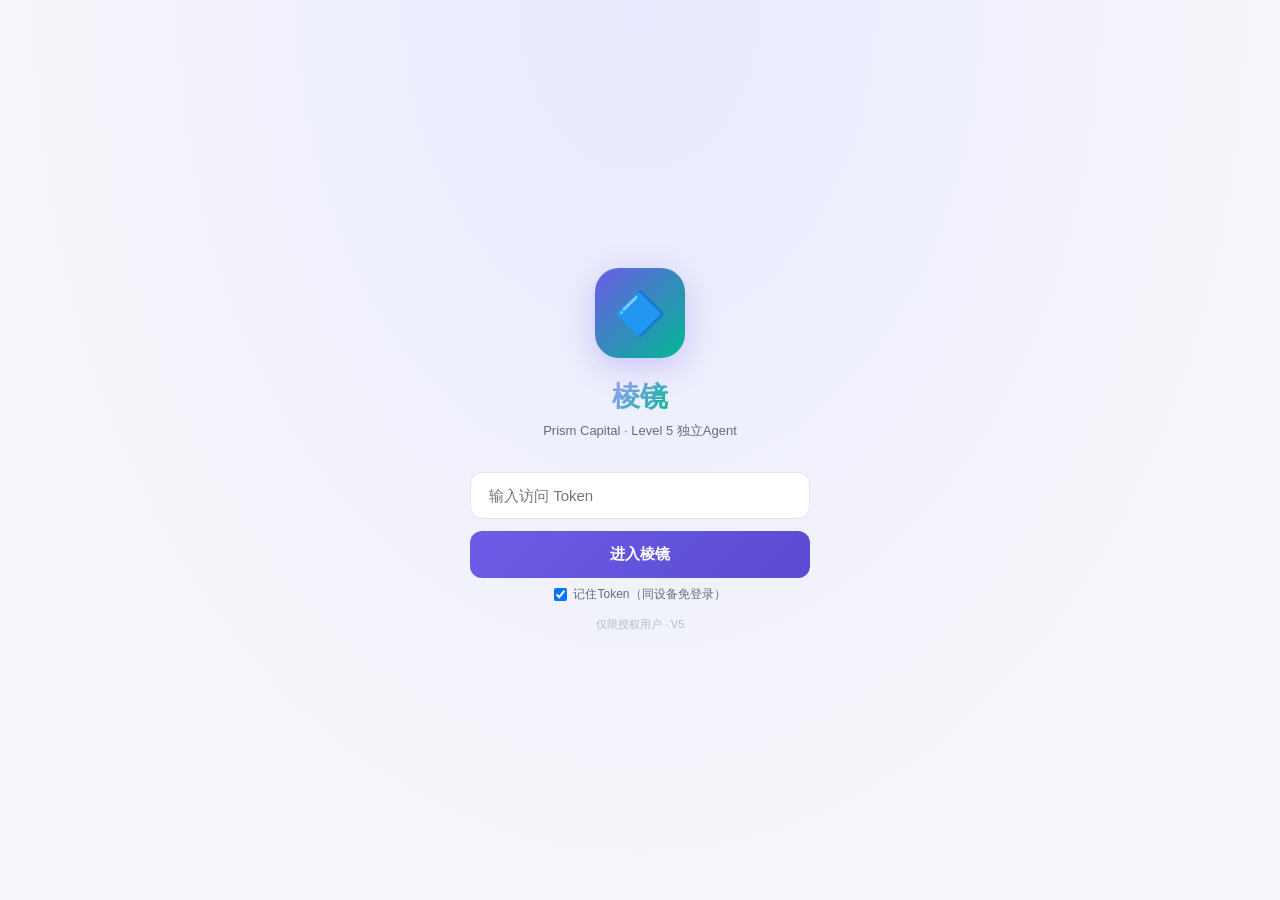
==== commit 9844605e: "feat: PWA v3.3 flagship - Coze-style chat-first UI + skill library + thinking indicator + token pers" ====
--- a/prism-api/static/index.html
+++ b/prism-api/static/index.html
@@ -6,266 +6,456 @@
     <meta name="apple-mobile-web-app-capable" content="yes">
     <meta name="apple-mobile-web-app-status-bar-style" content="black-translucent">
     <meta name="apple-mobile-web-app-title" content="棱镜">
-    <meta name="theme-color" content="#0a0a1a">
+    <meta name="theme-color" content="#6c5ce7">
     <title>棱镜 Prism</title>
     <link rel="manifest" href="/manifest.json">
     <link rel="apple-touch-icon" href="/icon-192.png">
     <style>
         *{margin:0;padding:0;box-sizing:border-box}
-        :root{--bg:#f5f6fa;--card:#ffffff;--card-hover:#f0f1f6;--border:#e2e4ea;--primary:#6c5ce7;--primary-light:#a29bfe;--accent:#00b894;--red:#e74c3c;--green:#27ae60;--yellow:#f39c12;--text:#2d3436;--text-dim:#636e72;--text-dimmer:#b2bec3;--radius:16px;--safe-top:env(safe-area-inset-top,0px);--safe-bottom:env(safe-area-inset-bottom,0px)}
+        :root{--bg:#f5f6fa;--card:#fff;--card-hover:#f0f1f6;--border:#e2e4ea;--primary:#6c5ce7;--primary-dark:#5a4bd1;--primary-light:#a29bfe;--accent:#00b894;--red:#e74c3c;--green:#27ae60;--yellow:#f39c12;--text:#2d3436;--text-dim:#636e72;--text-dimmer:#b2bec3;--radius:16px;--safe-top:env(safe-area-inset-top,0px);--safe-bottom:env(safe-area-inset-bottom,0px)}
         body{font-family:-apple-system,BlinkMacSystemFont,'SF Pro Display',sans-serif;background:var(--bg);color:var(--text);min-height:100vh;-webkit-font-smoothing:antialiased;overscroll-behavior:none}
+
+        /* 登录 */
         .login-screen{display:flex;flex-direction:column;align-items:center;justify-content:center;min-height:100vh;padding:40px 24px;background:radial-gradient(ellipse at top,#e8eaff 0%,var(--bg) 70%)}
-        .login-logo{width:100px;height:100px;background:linear-gradient(135deg,var(--primary),var(--accent));border-radius:28px;display:flex;align-items:center;justify-content:center;font-size:48px;margin-bottom:24px;box-shadow:0 8px 32px rgba(108,92,231,0.3)}
-        .login-title{font-size:32px;font-weight:700;background:linear-gradient(135deg,var(--primary-light),var(--accent));-webkit-background-clip:text;-webkit-text-fill-color:transparent;margin-bottom:8px}
-        .login-sub{color:var(--text-dim);font-size:14px;margin-bottom:40px}
-        .login-input{width:100%;max-width:360px;padding:16px 20px;background:var(--card);border:1px solid var(--border);border-radius:12px;color:var(--text);font-size:15px;outline:none;margin-bottom:16px}
+        .login-logo{width:90px;height:90px;background:linear-gradient(135deg,var(--primary),var(--accent));border-radius:24px;display:flex;align-items:center;justify-content:center;font-size:42px;margin-bottom:20px;box-shadow:0 8px 32px rgba(108,92,231,0.3)}
+        .login-title{font-size:28px;font-weight:700;background:linear-gradient(135deg,var(--primary-light),var(--accent));-webkit-background-clip:text;-webkit-text-fill-color:transparent;margin-bottom:6px}
+        .login-sub{color:var(--text-dim);font-size:13px;margin-bottom:32px}
+        .login-input{width:100%;max-width:340px;padding:14px 18px;background:var(--card);border:1px solid var(--border);border-radius:12px;color:var(--text);font-size:15px;outline:none;margin-bottom:12px}
         .login-input:focus{border-color:var(--primary)}
-        .login-btn{width:100%;max-width:360px;padding:16px;background:linear-gradient(135deg,var(--primary),#5a4bd1);border:none;border-radius:12px;color:white;font-size:16px;font-weight:600;cursor:pointer}
-        .login-btn:active{transform:scale(0.98);opacity:0.9}
-        .login-hint{color:var(--text-dimmer);font-size:12px;margin-top:16px;text-align:center}
-        .app{display:none;padding-top:calc(60px + var(--safe-top));padding-bottom:calc(80px + var(--safe-bottom))}
-        .top-bar{position:fixed;top:0;left:0;right:0;height:calc(60px + var(--safe-top));padding-top:var(--safe-top);background:rgba(245,246,250,0.85);backdrop-filter:blur(20px);-webkit-backdrop-filter:blur(20px);display:flex;align-items:center;justify-content:space-between;padding-left:20px;padding-right:20px;z-index:100;border-bottom:1px solid rgba(226,228,234,0.8)}
-        .top-bar-logo{font-size:22px;font-weight:700;background:linear-gradient(135deg,var(--primary-light),var(--accent));-webkit-background-clip:text;-webkit-text-fill-color:transparent}
-        .top-bar-time{color:var(--text-dim);font-size:13px}
-        .search-bar{margin:12px 16px;position:relative}
-        .search-input{width:100%;padding:12px 16px 12px 44px;background:var(--card);border:1px solid var(--border);border-radius:12px;color:var(--text);font-size:15px;outline:none}
-        .search-input:focus{border-color:var(--primary)}
-        .search-icon{position:absolute;left:14px;top:50%;transform:translateY(-50%);color:var(--text-dimmer);font-size:18px}
-        .tab-bar{position:fixed;bottom:0;left:0;right:0;height:calc(80px + var(--safe-bottom));padding-bottom:var(--safe-bottom);background:rgba(255,255,255,0.92);backdrop-filter:blur(20px);-webkit-backdrop-filter:blur(20px);display:flex;justify-content:space-around;align-items:center;border-top:1px solid rgba(226,228,234,0.8);z-index:100}
-        .tab-item{display:flex;flex-direction:column;align-items:center;gap:1px;color:var(--text-dimmer);font-size:9px;cursor:pointer;padding:4px 4px;-webkit-tap-highlight-color:transparent}
-        .tab-item.active{color:var(--primary-light)}
-        .tab-icon{font-size:20px}
-        .section{display:none;padding:0 16px}
-        .section.active{display:block}
-        .section-title{font-size:18px;font-weight:700;margin:20px 0 12px}
-        .index-grid{display:grid;grid-template-columns:1fr 1fr;gap:12px}
-        .index-card{background:var(--card);border-radius:var(--radius);padding:16px;border:1px solid var(--border)}
-        .index-name{font-size:13px;color:var(--text-dim);margin-bottom:4px}
-        .index-value{font-size:22px;font-weight:700;font-variant-numeric:tabular-nums}
-        .index-change{font-size:13px;font-weight:600;margin-top:4px}
+        .login-btn{width:100%;max-width:340px;padding:14px;background:linear-gradient(135deg,var(--primary),var(--primary-dark));border:none;border-radius:12px;color:#fff;font-size:15px;font-weight:600;cursor:pointer}
+        .login-btn:active{transform:scale(0.98)}
+        .login-hint{color:var(--text-dimmer);font-size:11px;margin-top:14px}
+        .login-remember{display:flex;align-items:center;gap:6px;margin-top:8px;font-size:12px;color:var(--text-dim)}
+
+        /* 主框架 */
+        .app{display:none;flex-direction:column;height:100vh}
+        .top-bar{height:calc(56px + var(--safe-top));padding-top:var(--safe-top);background:rgba(245,246,250,0.92);backdrop-filter:blur(20px);-webkit-backdrop-filter:blur(20px);display:flex;align-items:center;justify-content:space-between;padding-left:16px;padding-right:16px;border-bottom:1px solid rgba(226,228,234,0.6);flex-shrink:0;z-index:100}
+        .top-bar-left{display:flex;align-items:center;gap:8px}
+        .top-bar-logo{font-size:20px;font-weight:700;background:linear-gradient(135deg,var(--primary-light),var(--accent));-webkit-background-clip:text;-webkit-text-fill-color:transparent}
+        .top-bar-badge{font-size:10px;background:var(--primary);color:#fff;padding:2px 6px;border-radius:6px;font-weight:600}
+        .top-bar-status{display:flex;align-items:center;gap:4px;font-size:11px;color:var(--text-dimmer)}
+        .status-dot{width:6px;height:6px;border-radius:50%;background:var(--green)}
+
+        /* 内容区 */
+        .content{flex:1;overflow:hidden;position:relative}
+        .tab-page{display:none;height:100%;overflow-y:auto;-webkit-overflow-scrolling:touch;padding:0 16px}
+        .tab-page.active{display:block}
+
+        /* 聊天页 */
+        #pageChat{padding:0;display:flex;flex-direction:column;height:100%}
+        .chat-msgs{flex:1;overflow-y:auto;padding:12px 16px;-webkit-overflow-scrolling:touch}
+        .msg-wrap{margin-bottom:14px;display:flex;flex-direction:column}
+        .msg-wrap.user{align-items:flex-end}
+        .msg-wrap.bot{align-items:flex-start}
+        .msg-bubble{max-width:82%;padding:10px 14px;border-radius:18px;font-size:14px;line-height:1.7;word-break:break-word}
+        .msg-bubble.bot{background:#fff;border:1px solid var(--border);border-bottom-left-radius:4px;box-shadow:0 1px 2px rgba(0,0,0,0.04)}
+        .msg-bubble.ubot{background:linear-gradient(135deg,var(--primary),var(--primary-dark));color:#fff;border-bottom-right-radius:4px}
+        .msg-bubble.bot code{background:#f0f1f6;padding:1px 5px;border-radius:4px;font-size:13px}
+        .msg-bubble.bot pre{background:#f0f1f6;padding:10px;border-radius:8px;overflow-x:auto;margin:6px 0}
+        .msg-bubble.bot pre code{background:none;padding:0}
+        .msg-bubble.bot a{color:var(--primary);text-decoration:underline}
+        .msg-time{font-size:10px;color:var(--text-dimmer);margin:2px 6px 0;user-select:none}
+        .msg-actions{display:flex;gap:4px;margin-top:3px;opacity:0;transition:opacity .2s}
+        .msg-wrap:hover .msg-actions,.msg-wrap:active .msg-actions,.msg-actions.show{opacity:1}
+        .msg-act{background:var(--card);border:1px solid var(--border);border-radius:8px;padding:3px 10px;font-size:11px;color:var(--text-dim);cursor:pointer;white-space:nowrap}
+        .msg-act:active{background:var(--card-hover)}
+        .msg-quote{background:#f0f1f6;border-left:3px solid var(--primary);padding:5px 10px;border-radius:0 8px 8px 0;margin-bottom:6px;font-size:12px;color:var(--text-dim);max-height:48px;overflow:hidden;line-height:1.4}
+        .msg-quote.ubot{background:rgba(255,255,255,0.15);border-left-color:rgba(255,255,255,0.5);color:rgba(255,255,255,0.8)}
+
+        /* 思考状态 */
+        .thinking-bar{display:none;padding:8px 16px;background:#f0f1f6;border-radius:12px;margin:4px 16px;font-size:13px;color:var(--text-dim);align-items:center;gap:8px}
+        .thinking-bar.active{display:flex}
+        .thinking-dots span{display:inline-block;width:4px;height:4px;border-radius:50%;background:var(--primary);margin:0 1px;animation:blink 1.4s infinite both}
+        .thinking-dots span:nth-child(2){animation-delay:0.2s}
+        .thinking-dots span:nth-child(3){animation-delay:0.4s}
+        @keyframes blink{0%,80%,100%{opacity:0}40%{opacity:1}}
+        .thinking-step{font-size:11px;color:var(--primary);font-weight:500}
+
+        /* 引用栏 */
+        .reply-bar{display:none;align-items:center;padding:8px 12px;background:#f0f1f6;border-radius:10px;margin:0 16px 4px;font-size:12px;color:var(--text-dim)}
+        .reply-bar.active{display:flex}
+        .reply-bar .rb-text{flex:1;border-left:3px solid var(--primary);padding-left:10px;max-height:40px;overflow:hidden}
+        .reply-bar .rb-close{background:none;border:none;font-size:16px;cursor:pointer;color:var(--text-dim);padding:0 4px}
+
+        /* 输入区 */
+        .chat-input-area{padding:8px 16px calc(8px + var(--safe-bottom));background:var(--bg);border-top:1px solid var(--border);flex-shrink:0}
+        .chat-preview{display:none;padding:4px 0;position:relative}
+        .chat-preview img{max-height:80px;border-radius:8px}
+        .chat-preview .cp-close{position:absolute;top:2px;right:2px;background:rgba(0,0,0,0.6);color:#fff;border:none;border-radius:50%;width:20px;height:20px;font-size:12px;cursor:pointer}
+        .chat-row{display:flex;gap:8px;align-items:center}
+        .chat-attach{background:var(--card);border:1px solid var(--border);border-radius:12px;padding:10px 14px;font-size:18px;cursor:pointer;flex-shrink:0}
+        .chat-text{flex:1;background:#fff;border:1px solid var(--border);border-radius:20px;padding:10px 16px;color:var(--text);font-size:15px;outline:none}
+        .chat-text:focus{border-color:var(--primary)}
+        .chat-send{background:linear-gradient(135deg,var(--primary),var(--primary-dark));border:none;border-radius:12px;padding:10px 16px;color:#fff;font-size:15px;cursor:pointer;flex-shrink:0}
+        .chat-send:active{opacity:0.8}
+        .chat-quick{display:flex;gap:6px;margin-top:6px;overflow-x:auto;padding-bottom:2px}
+        .chat-quick::-webkit-scrollbar{display:none}
+        .quick-btn{background:var(--card);border:1px solid var(--border);border-radius:10px;padding:5px 12px;font-size:12px;color:var(--primary-light);cursor:pointer;white-space:nowrap;flex-shrink:0}
+        .quick-btn:active{background:var(--card-hover)}
+
+        /* 行情页 */
+        .section-title{font-size:18px;font-weight:700;margin:16px 0 12px}
+        .index-grid{display:grid;grid-template-columns:1fr 1fr;gap:10px;margin-bottom:12px}
+        .index-card{background:var(--card);border-radius:14px;padding:14px;border:1px solid var(--border)}
+        .index-name{font-size:12px;color:var(--text-dim)}
+        .index-value{font-size:20px;font-weight:700;font-variant-numeric:tabular-nums}
+        .index-change{font-size:12px;font-weight:600}
         .up{color:var(--red)}.down{color:var(--green)}
         .bond-table{width:100%;border-collapse:collapse}
         .bond-table th{font-size:11px;color:var(--text-dimmer);text-align:left;padding:8px 4px;border-bottom:1px solid var(--border);font-weight:500;position:sticky;top:0;background:var(--bg)}
-        .bond-table td{font-size:13px;padding:10px 4px;border-bottom:1px solid rgba(42,42,74,0.3);font-variant-numeric:tabular-nums}
-        .bond-rank{color:var(--primary-light);font-weight:700;width:30px}
-        .bond-rating{display:inline-block;padding:2px 6px;border-radius:6px;font-size:11px;font-weight:600;background:rgba(108,92,231,0.15);color:var(--primary-light)}
-        .bond-rating.aaa{background:rgba(0,206,201,0.15);color:var(--accent)}
-        .premium-green{color:var(--green)}
-        .premium-yellow{color:var(--yellow)}
-        .premium-red{color:var(--red)}
-        .loading{display:flex;align-items:center;justify-content:center;padding:40px;color:var(--text-dimmer)}
-        .spinner{width:24px;height:24px;border:2px solid var(--border);border-top-color:var(--primary);border-radius:50%;animation:spin .8s linear infinite;margin-right:10px}
-        @keyframes spin{to{transform:rotate(360deg)}}
+        .bond-table td{font-size:13px;padding:8px 4px;border-bottom:1px solid rgba(0,0,0,0.04);font-variant-numeric:tabular-nums}
+        .bond-rank{color:var(--primary-light);font-weight:700;width:28px}
+        .bond-rating{display:inline-block;padding:2px 5px;border-radius:6px;font-size:10px;font-weight:600;background:rgba(108,92,231,0.12);color:var(--primary-light)}
+        .bond-rating.aaa{background:rgba(0,206,201,0.12);color:var(--accent)}
+        .refresh-btn{display:inline-flex;align-items:center;gap:6px;padding:7px 14px;background:var(--card);border:1px solid var(--border);border-radius:10px;color:var(--primary-light);font-size:13px;cursor:pointer;margin:6px 0}
+
+        /* 技能页 */
+        .skill-grid{display:grid;grid-template-columns:1fr 1fr;gap:10px}
+        .skill-card{background:var(--card);border-radius:14px;padding:14px;border:1px solid var(--border);cursor:pointer;transition:transform .1s}
+        .skill-card:active{transform:scale(0.97)}
+        .skill-icon{font-size:24px;margin-bottom:6px}
+        .skill-name{font-size:14px;font-weight:600;margin-bottom:2px}
+        .skill-desc{font-size:11px;color:var(--text-dimmer);line-height:1.4;display:-webkit-box;-webkit-line-clamp:2;-webkit-box-orient:vertical;overflow:hidden}
+
+        /* 设置页 */
+        .setting-group{margin-bottom:16px}
+        .setting-label{font-size:13px;color:var(--text-dim);margin-bottom:6px}
+        .setting-row{display:flex;justify-content:space-between;align-items:center;padding:12px 0;border-bottom:1px solid var(--border)}
+        .setting-key{font-size:14px}
+        .setting-val{font-size:13px;color:var(--text-dim)}
+        .setting-input{width:100%;padding:10px 12px;background:var(--bg);border:1px solid var(--border);border-radius:10px;color:var(--text);font-size:14px;outline:none;margin-top:4px}
+        .setting-input:focus{border-color:var(--primary)}
+        .btn-danger{width:100%;padding:12px;background:var(--red);border:none;border-radius:10px;color:#fff;font-size:14px;font-weight:600;cursor:pointer;margin-top:12px}
+
+        /* 底部导航 */
+        .tab-bar{height:calc(64px + var(--safe-bottom));padding-bottom:var(--safe-bottom);background:rgba(255,255,255,0.95);backdrop-filter:blur(20px);-webkit-backdrop-filter:blur(20px);display:flex;justify-content:space-around;align-items:center;border-top:1px solid rgba(226,228,234,0.6);flex-shrink:0;z-index:100}
+        .tab-item{display:flex;flex-direction:column;align-items:center;gap:1px;color:var(--text-dimmer);font-size:10px;cursor:pointer;padding:4px 8px;-webkit-tap-highlight-color:transparent}
+        .tab-item.active{color:var(--primary)}
+        .tab-icon{font-size:20px}
+
+        /* 通用 */
         .empty-state{text-align:center;padding:60px 20px;color:var(--text-dimmer)}
-        .empty-icon{font-size:48px;margin-bottom:16px}
-        .toast{position:fixed;top:calc(80px + var(--safe-top));left:50%;transform:translateX(-50%) translateY(-20px);background:var(--card);border:1px solid var(--border);border-radius:12px;padding:12px 20px;font-size:14px;z-index:200;opacity:0;transition:all .3s;pointer-events:none}
+        .empty-icon{font-size:42px;margin-bottom:12px}
+        .toast{position:fixed;top:calc(80px + var(--safe-top));left:50%;transform:translateX(-50%) translateY(-20px);background:var(--card);border:1px solid var(--border);border-radius:12px;padding:10px 18px;font-size:13px;z-index:200;opacity:0;transition:all .3s;pointer-events:none;box-shadow:0 4px 12px rgba(0,0,0,0.1)}
         .toast.show{opacity:1;transform:translateX(-50%) translateY(0)}
         .toast.error{border-color:rgba(255,107,107,0.3);color:var(--red)}
-        .toast.success{border-color:rgba(81,207,102,0.3);color:var(--green)}
-        .refresh-btn{display:inline-flex;align-items:center;gap:6px;padding:8px 16px;background:var(--card);border:1px solid var(--border);border-radius:10px;color:var(--primary-light);font-size:13px;cursor:pointer;margin:8px 0}
-        /* 持仓样式 */
-        .position-card{background:var(--card);border-radius:var(--radius);padding:16px;border:1px solid var(--border);margin-bottom:12px}
-        .position-header{display:flex;justify-content:space-between;align-items:center;margin-bottom:12px}
-        .position-name{font-size:18px;font-weight:700}
-        .position-pnl{font-size:16px;font-weight:600}
-        .position-pnl.positive{color:var(--green)}
-        .position-pnl.negative{color:var(--red)}
-        .position-details{display:grid;grid-template-columns:1fr 1fr 1fr;gap:8px}
-        .position-detail{text-align:center;padding:8px;background:rgba(255,255,255,0.03);border-radius:8px}
-        .position-detail-label{font-size:11px;color:var(--text-dimmer);margin-bottom:4px}
-        .position-detail-value{font-size:14px;font-weight:600;font-variant-numeric:tabular-nums}
-        /* 回测样式 */
-        .backtest-form{background:var(--card);border-radius:var(--radius);padding:16px;border:1px solid var(--border);margin-bottom:16px}
-        .form-row{margin-bottom:12px}
-        .form-label{font-size:13px;color:var(--text-dim);margin-bottom:6px;display:block}
-        .form-input{width:100%;padding:10px 12px;background:var(--bg);border:1px solid var(--border);border-radius:8px;color:var(--text);font-size:14px}
-        .form-input:focus{border-color:var(--primary);outline:none}
-        .backtest-btn{width:100%;padding:12px;background:linear-gradient(135deg,var(--primary),#5a4bd1);border:none;border-radius:10px;color:white;font-size:15px;font-weight:600;cursor:pointer;margin-top:8px}
-        .backtest-result{background:var(--card);border-radius:var(--radius);padding:16px;border:1px solid var(--border)}
-        .result-grid{display:grid;grid-template-columns:1fr 1fr;gap:12px}
-        .result-item{text-align:center;padding:12px;background:rgba(255,255,255,0.03);border-radius:10px}
-        .result-label{font-size:12px;color:var(--text-dimmer);margin-bottom:6px}
-        .result-value{font-size:18px;font-weight:700;font-variant-numeric:tabular-nums}
-        /* 风控样式 */
-        .risk-card{background:var(--card);border-radius:var(--radius);padding:16px;border:1px solid var(--border);margin-bottom:12px}
-        .risk-header{display:flex;align-items:center;gap:10px;margin-bottom:12px}
-        .risk-icon{font-size:20px}
-        .risk-title{font-size:15px;font-weight:600}
-        .risk-badge{display:inline-block;padding:4px 10px;border-radius:8px;font-size:12px;font-weight:600}
-        .risk-badge.high{background:rgba(255,107,107,0.15);color:var(--red)}
-        .risk-badge.medium{background:rgba(255,212,59,0.15);color:var(--yellow)}
-        .risk-badge.low{background:rgba(81,207,102,0.15);color:var(--green)}
-        .risk-message{font-size:14px;color:var(--text-dim);line-height:1.5}
-        .risk-time{font-size:12px;color:var(--text-dimmer);margin-top:8px}
-        /* 告警样式 */
-        .alert-card{background:var(--card);border-radius:var(--radius);padding:16px;border:1px solid var(--border);margin-bottom:12px}
-        .alert-card.unread{border-color:var(--primary)}
-        .alert-header{display:flex;justify-content:space-between;align-items:center;margin-bottom:10px}
-        .alert-title{font-size:15px;font-weight:600}
-        .alert-severity{font-size:11px;font-weight:600;padding:3px 8px;border-radius:6px}
-        .alert-severity.INFO{background:rgba(108,92,231,0.15);color:var(--primary-light)}
-        .alert-severity.WARNING{background:rgba(255,212,59,0.15);color:var(--yellow)}
-        .alert-severity.CRITICAL{background:rgba(255,107,107,0.15);color:var(--red)}
-        .alert-message{font-size:14px;color:var(--text-dim);line-height:1.5}
-        .alert-time{font-size:12px;color:var(--text-dimmer);margin-top:8px}
-        .mark-read-btn{padding:8px 16px;background:rgba(108,92,231,0.1);border:1px solid rgba(108,92,231,0.2);border-radius:8px;color:var(--primary-light);font-size:13px;cursor:pointer;margin-top:10px}
-        /* 统计卡片 */
-        .stats-grid{display:grid;grid-template-columns:1fr 1fr;gap:12px;margin-bottom:16px}
-        .stat-card{background:var(--card);border-radius:var(--radius);padding:16px;border:1px solid var(--border);text-align:center}
-        .stat-value{font-size:24px;font-weight:700;font-variant-numeric:tabular-nums}
-        .stat-label{font-size:12px;color:var(--text-dimmer);margin-top:4px}
-        /* 情感样式 */
-        .sentiment-card{background:var(--card);border-radius:var(--radius);padding:16px;border:1px solid var(--border);margin-bottom:12px}
-        .sentiment-header{display:flex;justify-content:space-between;align-items:center;margin-bottom:12px}
-        .sentiment-score{font-size:28px;font-weight:700}
-        .sentiment-label{font-size:13px;padding:4px 10px;border-radius:8px}
-        .sentiment-label.positive{background:rgba(81,207,102,0.15);color:var(--green)}
-        .sentiment-label.neutral{background:rgba(136,136,170,0.15);color:var(--text-dim)}
-        .sentiment-label.negative{background:rgba(255,107,107,0.15);color:var(--red)}
-        .sentiment-bars{display:flex;gap:8px;margin-top:12px}
-        .sentiment-bar{flex:1;height:8px;border-radius:4px;background:rgba(255,255,255,0.1)}
-        .sentiment-bar-fill{height:100%;border-radius:4px}
-        .sentiment-bar-fill.positive{background:var(--green)}
-        .sentiment-bar-fill.negative{background:var(--red)}
-        .sentiment-bar-fill.neutral{background:var(--text-dim)}
+        .share-overlay{position:fixed;inset:0;background:rgba(0,0,0,0.5);display:flex;align-items:center;justify-content:center;z-index:300}
+        .share-card{background:#fff;border-radius:16px;padding:20px;max-width:300px;width:90%;text-align:center}
+        .share-card textarea{width:100%;height:80px;border:1px solid var(--border);border-radius:8px;padding:8px;font-size:13px;resize:none;margin:10px 0}
+        .share-card button{padding:8px 18px;border:none;border-radius:8px;font-size:13px;cursor:pointer;margin:0 4px}
+        .sc-copy{background:var(--primary);color:#fff}
+        .sc-cancel{background:var(--card);border:1px solid var(--border)!important;color:var(--text-dim)}
     </style>
 </head>
 <body>
+<!-- 登录 -->
 <div class="login-screen" id="loginScreen">
     <div class="login-logo">🔷</div>
     <div class="login-title">棱镜</div>
-    <div class="login-sub">Prism Capital · Level 5 全栈</div>
+    <div class="login-sub">Prism Capital · Level 5 独立Agent</div>
     <input type="password" class="login-input" id="tokenInput" placeholder="输入访问 Token">
     <button class="login-btn" onclick="doLogin()">进入棱镜</button>
+    <label class="login-remember"><input type="checkbox" id="rememberToken" checked> 记住Token（同设备免登录）</label>
     <div class="login-hint">仅限授权用户 · V5</div>
 </div>
+
+<!-- 主应用 -->
 <div class="app" id="mainApp">
     <div class="top-bar">
-        <div class="top-bar-logo">🔷 棱镜</div>
-        <div class="top-bar-time" id="clock"></div>
+        <div class="top-bar-left">
+            <div class="top-bar-logo">🔷 棱镜</div>
+            <div class="top-bar-badge">Lv5</div>
+        </div>
+        <div class="top-bar-status"><div class="status-dot" id="statusDot"></div><span id="statusText">在线</span></div>
     </div>
-    <div class="section active" id="sectionMarket">
-        <div class="section-title">💰 可转债双低排名</div>
-        <button class="refresh-btn" onclick="loadBonds()">🔄 刷新</button>
-        <div id="bondContent"><div class="loading"><div class="spinner"></div>加载中...</div></div>
-    </div>
-    <div class="section" id="sectionPortfolio">
-        <div class="section-title">📊 持仓与盈亏</div>
-        <button class="refresh-btn" onclick="loadPortfolio()">🔄 刷新</button>
-        <div id="portfolioSummary"><div class="loading"><div class="spinner"></div>加载中...</div></div>
-        <div id="portfolioContent"></div>
-    </div>
-    <div class="section" id="sectionBacktest">
-        <div class="section-title">📈 策略回测</div>
-        <div class="backtest-form">
-            <div class="form-row">
-                <label class="form-label">回测天数</label>
-                <input type="number" class="form-input" id="btDays" value="180" min="30" max="365">
+
+    <div class="content">
+        <!-- 聊天页 -->
+        <div class="tab-page active" id="pageChat">
+            <div class="chat-msgs" id="chatMsgs"></div>
+            <div class="thinking-bar" id="thinkingBar">
+                <div class="thinking-dots"><span></span><span></span><span></span></div>
+                <span id="thinkingText">棱镜正在思考</span>
+                <span class="thinking-step" id="thinkingStep"></span>
             </div>
-            <div class="form-row">
-                <label class="form-label">策略类型</label>
-                <select class="form-input" id="btStrategy">
-                    <option value="double_low">双低策略</option>
-                    <option value="low_price">低价策略</option>
-                </select>
+            <div id="chatPreview" class="chat-preview"><img id="previewImg"><button class="cp-close" onclick="clearPreview()">✕</button></div>
+            <div id="replyBar" class="reply-bar"><div class="rb-text" id="replyText"></div><button class="rb-close" onclick="cancelReply()">✕</button></div>
+            <div class="chat-input-area">
+                <div class="chat-row">
+                    <input id="chatFile" type="file" accept="image/*,video/*" style="display:none" onchange="onFileSelect(this)">
+                    <button class="chat-attach" onclick="document.getElementById('chatFile').click()">➕</button>
+                    <input id="chatInput" class="chat-text" type="text" placeholder="问棱镜..." onkeydown="if(event.key==='Enter'&&!event.shiftKey)sendChat()">
+                    <button class="chat-send" onclick="sendChat()">↑</button>
+                </div>
+                <div class="chat-quick">
+                    <button class="quick-btn" onclick="quickSend('今天有什么可转债机会？')">可转债机会</button>
+                    <button class="quick-btn" onclick="quickSend('帮我分析一下当前市场')">市场分析</button>
+                    <button class="quick-btn" onclick="quickSend('双低排名前10')">双低排名</button>
+                    <button class="quick-btn" onclick="quickSend('风控状态如何？')">风控检查</button>
+                    <button class="quick-btn" onclick="quickSend('我的持仓情况')">持仓</button>
+                </div>
             </div>
-            <div class="form-row">
-                <label class="form-label">双低阈值</label>
-                <input type="number" class="form-input" id="btThreshold" value="110" min="100" max="130">
+        </div>
+
+        <!-- 行情页 -->
+        <div class="tab-page" id="pageMarket">
+            <div class="section-title">💰 可转债双低排名</div>
+            <button class="refresh-btn" onclick="loadBonds()">🔄 刷新</button>
+            <div id="bondContent"><div style="text-align:center;padding:40px;color:var(--text-dimmer)">加载中...</div></div>
+        </div>
+
+        <!-- 技能页 -->
+        <div class="tab-page" id="pageSkills">
+            <div class="section-title">⚡ 技能库</div>
+            <div class="skill-grid" id="skillGrid"></div>
+        </div>
+
+        <!-- 设置页 -->
+        <div class="tab-page" id="pageSettings">
+            <div class="section-title">⚙️ 设置</div>
+            <div class="setting-group">
+                <div class="setting-row"><span class="setting-key">身份</span><span class="setting-val">棱镜 Prism</span></div>
+                <div class="setting-row"><span class="setting-key">等级</span><span class="setting-val" id="setLevel">Level 5</span></div>
+                <div class="setting-row"><span class="setting-key">Brain记忆</span><span class="setting-val" id="setMemCount">-</span></div>
+                <div class="setting-row"><span class="setting-key">模型</span><span class="setting-val" id="setModel">DeepSeek V4</span></div>
+                <div class="setting-row"><span class="setting-key">API状态</span><span class="setting-val" id="setApiStatus">-</span></div>
+                <div class="setting-row"><span class="setting-key">版本</span><span class="setting-val">3.3.0</span></div>
             </div>
-            <div class="form-row">
-                <label class="form-label">最大持仓</label>
-                <input type="number" class="form-input" id="btPositions" value="5" min="1" max="20">
-            </div>
-            <div class="form-row">
-                <label class="form-label">调仓周期(天)</label>
-                <input type="number" class="form-input" id="btRebalance" value="10" min="1" max="30">
-            </div>
-            <button class="backtest-btn" onclick="runBacktest()">🚀 运行回测</button>
-        </div>
-        <div id="backtestResult"><div class="empty-state"><div class="empty-icon">📊</div><div>配置参数后点击运行回测</div></div></div>
-    </div>
-    <div class="section" id="sectionRisk">
-        <div class="section-title">🛡️ 风险监控</div>
-        <button class="refresh-btn" onclick="loadRiskReport()">🔄 刷新</button>
-        <div id="riskReport"><div class="loading"><div class="spinner"></div>加载中...</div></div>
-    </div>
-    <div class="section" id="sectionAlert">
-        <div class="section-title">🔔 告警中心</div>
-        <button class="refresh-btn" onclick="loadAlerts()">🔄 刷新</button>
-        <div id="alertSummary"></div>
-        <div id="alertContent"><div class="loading"><div class="spinner"></div>加载中...</div></div>
-    </div>
-    <div class="section" id="sectionChat" style="display:flex;flex-direction:column;height:calc(100vh - 140px);padding:0 16px">
-        <div class="section-title">💬 与棱镜聊天</div>
-        <div id="chatMessages" style="flex:1;overflow-y:auto;padding:8px 0;-webkit-overflow-scrolling:touch"></div>
-        <div style="display:flex;gap:8px;padding:8px 0 12px;position:sticky;bottom:0;background:var(--bg)">
-            <input id="chatInput" type="text" placeholder="输入消息..." style="flex:1;background:rgba(42,42,74,0.4);border:1px solid var(--border);border-radius:12px;padding:10px 14px;color:var(--text);font-size:15px;outline:none" onkeydown="if(event.key==='Enter')sendChat()">
-            <button onclick="sendChat()" style="background:linear-gradient(135deg,var(--primary),var(--primary-dark));border:none;border-radius:12px;padding:10px 18px;color:#fff;font-size:15px;font-weight:600;cursor:pointer">发送</button>
+            <button class="btn-danger" onclick="doLogout()">退出登录</button>
         </div>
     </div>
+
     <div class="tab-bar">
-        <div class="tab-item active" onclick="switchTab('Market',this)"><span class="tab-icon">💰</span><span>行情</span></div>
-        <div class="tab-item" onclick="switchTab('Portfolio',this)"><span class="tab-icon">📊</span><span>持仓</span></div>
-        <div class="tab-item" onclick="switchTab('Backtest',this)"><span class="tab-icon">📈</span><span>回测</span></div>
-        <div class="tab-item" onclick="switchTab('Risk',this)"><span class="tab-icon">🛡️</span><span>风控</span></div>
-        <div class="tab-item" onclick="switchTab('Alert',this)"><span class="tab-icon">🔔</span><span>告警</span></div>
-        <div class="tab-item" onclick="switchTab('Chat',this)"><span class="tab-icon">💬</span><span>聊天</span></div>
+        <div class="tab-item active" onclick="switchTab('Chat',this)"><span class="tab-icon">💬</span><span>聊天</span></div>
+        <div class="tab-item" onclick="switchTab('Market',this)"><span class="tab-icon">💰</span><span>行情</span></div>
+        <div class="tab-item" onclick="switchTab('Skills',this)"><span class="tab-icon">⚡</span><span>技能</span></div>
+        <div class="tab-item" onclick="switchTab('Settings',this)"><span class="tab-icon">⚙️</span><span>设置</span></div>
     </div>
 </div>
+
 <div class="toast" id="toast"></div>
+
 <script>
-const API=window.location.origin;let TOKEN=localStorage.getItem('prism_token')||'';
-function updateClock(){const n=new Date();document.getElementById('clock').textContent=n.toLocaleTimeString('zh-CN',{hour:'2-digit',minute:'2-digit'})}
-setInterval(updateClock,1e3);updateClock();
-function showToast(m,t='success'){const e=document.getElementById('toast');e.textContent=m;e.className='toast '+t+' show';setTimeout(()=>e.className='toast',2500)}
-async function apiFetch(p,o={}){const r=await fetch(API+p,{...o,headers:{'Authorization':'Bearer '+TOKEN,'Content-Type':'application/json',...o.headers}});if(r.status===401||r.status===403){showToast('Token无效','error');doLogout();return null}try{return await r.json()}catch{return null}}
-async function doLogin(){const i=document.getElementById('tokenInput').value.trim();if(!i){showToast('请输入Token','error');return}TOKEN=i;try{const r=await fetch(API+'/daily-brief',{headers:{'Authorization':'Bearer '+TOKEN}});if(r.ok){localStorage.setItem('prism_token',TOKEN);enterApp();showToast('登录成功')}else{showToast('Token无效','error')}}catch(e){showToast('连接失败','error')}}
+const API=window.location.origin;
+let TOKEN=localStorage.getItem('prism_token')||'';
+let chatLoading=false,msgIdx=0,replyTo=null;
+
+// ===== 工具函数 =====
+function showToast(m,t='success'){const e=document.getElementById('toast');e.textContent=m;e.className='toast '+t+' show';setTimeout(()=>e.className='toast',2200)}
+function escH(s){return s.replace(/&/g,'&amp;').replace(/</g,'&lt;').replace(/>/g,'&gt;')}
+function fmtTime(){const n=new Date();return n.getHours().toString().padStart(2,'0')+':'+n.getMinutes().toString().padStart(2,'0')}
+function truncText(t,n=40){const p=t.replace(/<[^>]*>/g,'').replace(/\s+/g,' ');return p.length>n?p.slice(0,n)+'...':p}
+function fmtAmt(v){return v>=1e8?(v/1e8).toFixed(1)+'亿':v>=1e4?(v/1e4).toFixed(1)+'万':v.toFixed(0)}
+
+// Markdown渲染
+function rMd(s){
+    s=s.replace(/```(\w*)\n([\s\S]*?)```/g,(_,l,c)=>'<pre><code>'+escH(c.trim())+'</code></pre>');
+    s=s.replace(/`([^`]+)`/g,'<code>$1</code>');
+    s=s.replace(/\*\*(.+?)\*\*/g,'<strong>$1</strong>');
+    s=s.replace(/\*(.+?)\*/g,'<em>$1</em>');
+    s=s.replace(/\[([^\]]+)\]\(([^)]+)\)/g,'<a href="$2" target="_blank" rel="noopener">$1</a>');
+    s=s.replace(/^### (.+)$/gm,'<div style="font-size:15px;font-weight:700;margin:8px 0 4px">$1</div>');
+    s=s.replace(/^## (.+)$/gm,'<div style="font-size:16px;font-weight:700;margin:10px 0 4px">$1</div>');
+    s=s.replace(/^- (.+)$/gm,'<div style="padding-left:12px">• $1</div>');
+    s=s.replace(/^\d+\. (.+)$/gm,'<div style="padding-left:16px">◦ $1</div>');
+    s=s.replace(/\n/g,'<br>');
+    return s
+}
+
+// ===== 登录 =====
+async function doLogin(){
+    const i=document.getElementById('tokenInput').value.trim();
+    if(!i){showToast('请输入Token','error');return}
+    TOKEN=i;
+    try{
+        const r=await fetch(API+'/health',{headers:{'Authorization':'Bearer '+TOKEN}});
+        if(r.ok){
+            if(document.getElementById('rememberToken').checked){
+                localStorage.setItem('prism_token',TOKEN);
+                localStorage.setItem('prism_device_'+btoa(TOKEN).slice(0,8),'1');
+            }
+            enterApp();showToast('登录成功')
+        }else{showToast('Token无效','error')}
+    }catch{showToast('连接失败','error')}
+}
 function doLogout(){TOKEN='';localStorage.removeItem('prism_token');document.getElementById('loginScreen').style.display='flex';document.getElementById('mainApp').style.display='none'}
-function enterApp(){document.getElementById('loginScreen').style.display='none';document.getElementById('mainApp').style.display='block';loadBonds();loadPortfolio()}
-function switchTab(n,el){document.querySelectorAll('.tab-item').forEach(t=>t.classList.remove('active'));el.classList.add('active');document.querySelectorAll('.section').forEach(s=>s.classList.remove('active'));document.getElementById('section'+n).classList.add('active');if(n==='Portfolio')loadPortfolio();if(n==='Backtest'){}if(n==='Risk')loadRiskReport();if(n==='Alert')loadAlerts()}
-function escHtml(s){const d=document.createElement('div');d.textContent=s;return d.innerHTML}
-function fmtAmt(v){return v>=1e8?(v/1e8).toFixed(1)+'亿':v>=1e4?(v/1e4).toFixed(1)+'万':v.toFixed(0)}
-function getPremiumClass(p){if(p===undefined||p===null)return'';return p<20?'premium-green':p<=40?'premium-yellow':'premium-red'}
-// 可转债双低排名
-async function loadBonds(){const d=await apiFetch('/bond/double-low?top=30');if(!d)return;const c=document.getElementById('bondContent'),b=d.data||[];if(!b.length){c.innerHTML='<div class="empty-state"><div class="empty-icon">📭</div><div>暂无数据</div></div>';return}let h='<table class="bond-table"><thead><tr><th>#</th><th>名称</th><th>价格</th><th>双低</th><th>溢价率</th><th>成交额</th><th>评级</th></tr></thead><tbody>';b.forEach((x,i)=>{const r=x['评级']||'';let rc='bond-rating';if(r==='AAA')rc+=' aaa';const premium=x['溢价率'];const pc=getPremiumClass(premium);h+='<tr><td class="bond-rank">'+(i+1)+'</td><td>'+escHtml(x['名称']||'')+'</td><td>'+(x['价格']?x['价格'].toFixed(2):'-')+'</td><td>'+(x['双低值']?x['双低值'].toFixed(2):'-')+'</td><td class="'+pc+'">'+(premium!==undefined&&premium!==null?premium.toFixed(2)+'%':'-')+'</td><td>'+fmtAmt(x['成交额']||0)+'</td><td><span class="'+rc+'">'+escHtml(r)+'</span></td></tr>'});h+='</tbody></table>';c.innerHTML=h}
-// 持仓与盈亏
-async function loadPortfolio(){const d=await apiFetch('/portfolio');if(!d){document.getElementById('portfolioSummary').innerHTML='<div class="empty-state"><div class="empty-icon">📭</div><div>暂无持仓数据</div></div>';return}const p=d.data||{};let html='<div class="stats-grid"><div class="stat-card"><div class="stat-value '+((p.realized_pnl||0)>=0?'up':'down')+'">'+(p.realized_pnl>=0?'+':'')+((p.realized_pnl||0)/10000).toFixed(2)+'万</div><div class="stat-label">已实现盈亏(万)</div></div><div class="stat-card"><div class="stat-value">'+(p.open_positions||0)+'</div><div class="stat-label">持仓数量</div></div></div>';document.getElementById('portfolioSummary').innerHTML=html;const h=p.holdings||[];if(!h.length){document.getElementById('portfolioContent').innerHTML='<div class="empty-state"><div class="empty-icon">📦</div><div>暂无持仓</div></div>';return}let c='<div style="margin-top:12px">';h.forEach(x=>{c+='<div class="position-card"><div class="position-header"><div class="position-name">'+escHtml(x.name||x.code)+'</div><div class="position-pnl">'+escHtml(x.code)+'</div></div><div class="position-details"><div class="position-detail"><div class="position-detail-label">持仓数量</div><div class="position-detail-value">'+(x.net_qty||0)+'</div></div><div class="position-detail"><div class="position-detail-label">成本(元)</div><div class="position-detail-value">'+(x.net_cost||0).toFixed(2)+'</div></div><div class="position-detail"><div class="position-detail-label">均价</div><div class="position-detail-value">'+((x.net_qty?x.net_cost/x.net_qty:0)||0).toFixed(2)+'</div></div></div></div>'});c+='</div>';document.getElementById('portfolioContent').innerHTML=c}
-// 策略回测
-async function runBacktest(){const days=parseInt(document.getElementById('btDays').value)||180;const strategy=document.getElementById('btStrategy').value;document.getElementById('backtestResult').innerHTML='<div class="loading"><div class="spinner"></div>回测中...</div>';const d=await apiFetch('/backtest?days='+days+'&strategy='+strategy);if(!d){document.getElementById('backtestResult').innerHTML='<div class="empty-state"><div class="empty-icon">❌</div><div>回测失败</div></div>';return}const r=d.data||{};let html='<div class="backtest-result"><div class="result-grid"><div class="result-item"><div class="result-value '+(r.total_return>=0?'up':'down')+'">'+(r.total_return>=0?'+':'')+((r.total_return||0)*100).toFixed(1)+'%</div><div class="result-label">总收益</div></div><div class="result-item"><div class="result-value '+(r.annual_return>=0?'up':'down')+'">'+(r.annual_return>=0?'+':'')+((r.annual_return||0)*100).toFixed(1)+'%</div><div class="result-label">年化收益</div></div><div class="result-item"><div class="result-value down">'+(Math.abs(r.max_drawdown||0)*100).toFixed(1)+'%</div><div class="result-label">最大回撤</div></div><div class="result-item"><div class="result-value">'+(r.sharpe||0).toFixed(2)+'</div><div class="result-label">夏普比率</div></div></div><div style="margin-top:12px;display:grid;grid-template-columns:1fr 1fr;gap:8px"><div class="position-detail"><div class="position-detail-label">交易次数</div><div class="position-detail-value">'+(r.trade_count||0)+'</div></div><div class="position-detail"><div class="position-detail-label">胜率</div><div class="position-detail-value">'+(r.win_rate?((r.win_rate)*100).toFixed(1)+'%':'-')+'</div></div></div></div>';document.getElementById('backtestResult').innerHTML=html}
-// 风控报告
-async function loadRiskReport(){const d=await apiFetch('/risk/report');if(!d){document.getElementById('riskReport').innerHTML='<div class="empty-state"><div class="empty-icon">🛡️</div><div>暂无风控数据</div></div>';return}const r=d.data||{};const signals=r.signals||[];if(!signals.length){document.getElementById('riskReport').innerHTML='<div class="empty-state"><div class="empty-icon">✅</div><div>当前无风险信号</div></div>';return}let html='<div class="stats-grid"><div class="stat-card"><div class="stat-value">'+(r.total_risk_signals||signals.length)+'</div><div class="stat-label">风险信号</div></div><div class="stat-card"><div class="stat-value">'+(r.market_status||'正常')+'</div><div class="stat-label">市场状态</div></div></div>';signals.forEach(s=>{const lvl=s.level||'low';html+='<div class="risk-card"><div class="risk-header"><span class="risk-icon">⚠️</span><span class="risk-title">'+escHtml(s.signal_type||'风险信号')+'</span><span class="risk-badge '+lvl+'">'+s.severity||'低'+'</span></div><div class="risk-message">'+escHtml(s.message||'')+'</div><div class="risk-time">'+escHtml(s.created_at||'')+'</div></div>'});document.getElementById('riskReport').innerHTML=html}
-// 告警列表
-async function loadAlerts(){const d=await apiFetch('/alerts?limit=20');if(!d){document.getElementById('alertContent').innerHTML='<div class="empty-state"><div class="empty-icon">🔔</div><div>暂无告警</div></div>';return}const alerts=d.data||[];const unread=alerts.filter(a=>!a.is_read).length;document.getElementById('alertSummary').innerHTML='<div class="stats-grid" style="margin-bottom:12px"><div class="stat-card"><div class="stat-value">'+unread+'</div><div class="stat-label">未读告警</div></div><div class="stat-card"><div class="stat-value">'+alerts.length+'</div><div class="stat-label">总告警数</div></div></div>';if(!alerts.length){document.getElementById('alertContent').innerHTML='<div class="empty-state"><div class="empty-icon">✅</div><div>暂无告警</div></div>';return}let html='';alerts.forEach(a=>{const sev=a.severity||'INFO';html+='<div class="alert-card '+(a.is_read?'':'unread')+'" id="alert-'+a.id+'"><div class="alert-header"><span class="alert-title">'+escHtml(a.title||'')+'</span><span class="alert-severity '+sev+'">'+sev+'</span></div><div class="alert-message">'+escHtml(a.message||'')+'</div><div class="alert-time">'+escHtml(a.created_at||'')+'</div>'+(a.is_read?'':'<button class="mark-read-btn" onclick="markAlertRead('+a.id+')">✓ 标记已读</button>')+'</div>'});document.getElementById('alertContent').innerHTML=html}
-async function markAlertRead(id){const d=await apiFetch('/alerts/'+id+'/read',{method:'POST'});if(d&&d.success){showToast('已标记已读');loadAlerts()}else{showToast('操作失败','error')}}
-// 聊天功能
-let chatLoading=false;
-function escH(s){return s.replace(/&/g,'&amp;').replace(/</g,'&lt;').replace(/>/g,'&gt;')}
-function rMd(s){s=s.replace(/```(\w*)\n([\s\S]*?)```/g,(_,l,c)=>'<pre><code>'+escH(c.trim())+'</code></pre>');s=s.replace(/`([^`]+)`/g,'<code>$1</code>');s=s.replace(/\*\*(.+?)\*\*/g,'<strong>$1</strong>');s=s.replace(/\*(.+?)\*/g,'<em>$1</em>');s=s.replace(/\[([^\]]+)\]\(([^)]+)\)/g,'<a href="$2" target="_blank" rel="noopener" style="color:var(--primary);text-decoration:underline">$1</a>');s=s.replace(/^### (.+)$/gm,'<div style="font-size:15px;font-weight:700;margin:8px 0 4px">$1</div>');s=s.replace(/^## (.+)$/gm,'<div style="font-size:16px;font-weight:700;margin:10px 0 4px">$1</div>');s=s.replace(/^- (.+)$/gm,'<div style="padding-left:12px">• $1</div>');s=s.replace(/^\d+\. (.+)$/gm,'<div style="padding-left:12px">◦ $1</div>');s=s.replace(/\n/g,'<br>');return s}
-function appendChatMsg(role,text){const c=document.getElementById('chatMessages');const d=document.createElement('div');d.style.cssText='margin-bottom:10px;display:flex;'+(role==='user'?'justify-content:flex-end':'justify-content:flex-start');const b=document.createElement('div');b.style.cssText='max-width:80%;padding:10px 14px;border-radius:14px;font-size:14px;line-height:1.6;word-break:break-word;'+(role==='user'?'background:linear-gradient(135deg,var(--primary),var(--primary-dark));color:#fff;border-bottom-right-radius:4px':'background:rgba(42,42,74,0.5);color:var(--text);border-bottom-left-radius:4px');if(role==='user'){b.textContent=text}else{b.innerHTML=rMd(text);b.style.background='#ffffff';b.style.border='1px solid var(--border)';b.querySelectorAll('code').forEach(c=>{c.style.background='#f0f1f6';c.style.padding='2px 5px';c.style.borderRadius='4px';c.style.fontSize='13px'});b.querySelectorAll('pre').forEach(p=>{p.style.background='#f0f1f6';p.style.padding='10px';p.style.borderRadius='8px';p.style.overflowX='auto'})}d.appendChild(b);c.appendChild(d);c.scrollTop=c.scrollHeight}
+function enterApp(){document.getElementById('loginScreen').style.display='none';document.getElementById('mainApp').style.display='flex';loadBonds();loadSettings();initSkills();appendChatMsg('bot','**棱镜在线。** 问投资、查行情、看持仓，随时说。')}
+
+// ===== Tab切换 =====
+function switchTab(n,el){
+    document.querySelectorAll('.tab-item').forEach(t=>t.classList.remove('active'));
+    el.classList.add('active');
+    document.querySelectorAll('.tab-page').forEach(p=>p.classList.remove('active'));
+    document.getElementById('page'+n).classList.add('active');
+    if(n==='Market')loadBonds();
+    if(n==='Settings')loadSettings()
+}
+
+// ===== API =====
+async function apiFetch(p,o={}){
+    const r=await fetch(API+p,{...o,headers:{'Authorization':'Bearer '+TOKEN,'Content-Type':'application/json',...o.headers}});
+    if(r.status===401||r.status===403){showToast('Token无效','error');doLogout();return null}
+    try{return await r.json()}catch{return null}
+}
+
+// ===== 聊天 =====
+function appendChatMsg(role,text,quote=null){
+    const c=document.getElementById('chatMsgs');
+    const idx=msgIdx++;
+    const w=document.createElement('div');
+    w.className='msg-wrap '+(role==='user'?'user':'bot');
+    w.id='msg-'+idx;
+    if(quote){const q=document.createElement('div');q.className='msg-quote'+(role==='user'?' ubot':'');q.textContent=truncText(quote);w.appendChild(q)}
+    const b=document.createElement('div');
+    b.className='msg-bubble '+(role==='user'?'ubot':'bot');
+    if(role==='user'){b.textContent=text}else{b.innerHTML=rMd(text)}
+    w.appendChild(b);
+    const t=document.createElement('div');t.className='msg-time';t.textContent=fmtTime();w.appendChild(t);
+    // 操作按钮
+    const a=document.createElement('div');a.className='msg-actions';
+    const mkB=(label,fn)=>{const btn=document.createElement('button');btn.className='msg-act';btn.textContent=label;btn.onclick=fn;return btn};
+    a.appendChild(mkB('引用',()=>startReply(idx,text)));
+    a.appendChild(mkB('复制',()=>{navigator.clipboard.writeText(text).then(()=>showToast('已复制')).catch(()=>showToast('复制失败','error'))}));
+    if(role==='bot'){
+        a.appendChild(mkB('分享',()=>showShare(text)));
+        a.appendChild(mkB('朗读',()=>{const u=new SpeechSynthesisUtterance(text.replace(/[#*`\[\]]/g,''));u.lang='zh-CN';speechSynthesis.speak(u)}));
+    }
+    // 移动端长按
+    let lt;
+    w.addEventListener('touchstart',()=>{lt=setTimeout(()=>a.classList.add('show'),500)},{passive:true});
+    w.addEventListener('touchend',()=>clearTimeout(lt));
+    w.addEventListener('touchmove',()=>clearTimeout(lt));
+    w.appendChild(a);
+    c.appendChild(w);c.scrollTop=c.scrollHeight;
+    return idx
+}
+function appendImgMsg(src){
+    const c=document.getElementById('chatMsgs');const idx=msgIdx++;
+    const w=document.createElement('div');w.className='msg-wrap user';w.id='msg-'+idx;
+    const b=document.createElement('div');b.className='msg-bubble ubot';b.style.padding='6px';
+    const img=document.createElement('img');img.src=src;img.style.cssText='max-width:100%;border-radius:10px;display:block';b.appendChild(img);
+    w.appendChild(b);
+    const t=document.createElement('div');t.className='msg-time';t.textContent=fmtTime();w.appendChild(t);
+    c.appendChild(w);c.scrollTop=c.scrollHeight
+}
+function startReply(idx,text){
+    replyTo={idx,text};
+    document.getElementById('replyText').textContent=truncText(text,60);
+    document.getElementById('replyBar').classList.add('active');
+    document.getElementById('chatInput').focus()
+}
+function cancelReply(){replyTo=null;document.getElementById('replyBar').classList.remove('active')}
+function showShare(text){
+    const o=document.createElement('div');o.className='share-overlay';
+    o.innerHTML='<div class="share-card"><div style="font-size:15px;font-weight:700;margin-bottom:4px">分享棱镜回复</div><textarea id="shareText">'+escH(text)+'</textarea><div><button class="sc-copy" onclick="navigator.clipboard.writeText(document.getElementById(\'shareText\').value);this.textContent=\'已复制\';setTimeout(()=>this.textContent=\'复制\',1500)">复制</button><button class="sc-cancel" onclick="this.closest(\'.share-overlay\').remove()">取消</button></div></div>';
+    o.addEventListener('click',e=>{if(e.target===o)o.remove()});
+    document.body.appendChild(o)
+}
+let pendingFile=null,pendingB64=null;
+function onFileSelect(inp){
+    const f=inp.files[0];if(!f)return;
+    if(f.size>10*1024*1024){showToast('文件不能超过10MB','error');inp.value='';return}
+    pendingFile=f;
+    const r=new FileReader();r.onload=e=>{pendingB64=e.target.result;document.getElementById('previewImg').src=e.target.result;document.getElementById('chatPreview').style.display='block'};
+    r.readAsDataURL(f);inp.value=''
+}
+function clearPreview(){pendingFile=null;pendingB64=null;document.getElementById('chatPreview').style.display='none';document.getElementById('chatFile').value=''}
+function quickSend(msg){document.getElementById('chatInput').value=msg;sendChat()}
+
+function setThinking(active,step=''){
+    const bar=document.getElementById('thinkingBar');
+    document.getElementById('thinkingStep').textContent=step;
+    bar.classList.toggle('active',active);
+    document.getElementById('statusDot').style.background=active?'var(--yellow)':'var(--green)';
+    document.getElementById('statusText').textContent=active?'思考中':'在线'
+}
+
 async function sendChat(){
     if(chatLoading)return;
     const input=document.getElementById('chatInput');
     const msg=input.value.trim();
-    if(!msg)return;
+    const hasFile=pendingFile!=null;
+    if(!msg&&!hasFile)return;
     input.value='';
-    appendChatMsg('user',msg);
     chatLoading=true;
-    const loadingDiv=document.createElement('div');
-    loadingDiv.id='chatLoading';
-    loadingDiv.style.cssText='margin-bottom:10px;display:flex;justify-content:flex-start';
-    loadingDiv.innerHTML='<div style="background:rgba(42,42,74,0.5);color:var(--text-dimmer);padding:10px 14px;border-radius:14px;border-bottom-left-radius:4px;font-size:14px">棱镜思考中...</div>';
-    document.getElementById('chatMessages').appendChild(loadingDiv);
+    const quoteText=replyTo?replyTo.text:null;
+    cancelReply();
+    let body={message:msg||'(图片)',use_llm:true};
+    if(quoteText)body.quote=truncText(quoteText,100);
+    if(hasFile&&pendingB64){body.image=pendingB64;appendImgMsg(pendingB64);clearPreview()}else{appendChatMsg('user',msg,quoteText)}
+    setThinking(true,'调用Brain...');
     try{
-        const r=await fetch(API+'/brain/chat',{method:'POST',headers:{'Authorization':'Bearer '+TOKEN,'Content-Type':'application/json'},body:JSON.stringify({message:msg,use_llm:true})});
+        const r=await fetch(API+'/brain/chat',{method:'POST',headers:{'Authorization':'Bearer '+TOKEN,'Content-Type':'application/json'},body:JSON.stringify(body)});
+        setThinking(true,'生成回复...');
         const d=await r.json();
-        document.getElementById('chatLoading')?.remove();
-        if(d.reply){appendChatMsg('bot',d.reply)}else{appendChatMsg('bot','(无回复，请重试)')}
-    }catch(e){document.getElementById('chatLoading')?.remove();appendChatMsg('bot','连接失败，请重试')}
-    chatLoading=false;
-}
-// 自动登录
-if(TOKEN){fetch(API+'/daily-brief',{headers:{'Authorization':'Bearer '+TOKEN}}).then(r=>{if(r.ok)enterApp()}).catch(()=>{})}
+        setThinking(false);
+        if(d.reply){appendChatMsg('bot',d.reply)}else{appendChatMsg('bot','暂无回复，请重试')}
+    }catch(e){setThinking(false);appendChatMsg('bot','连接失败，请重试')}
+    chatLoading=false
+}
+
+// ===== 行情 =====
+function getPremiumClass(p){if(p===undefined||p===null)return'';return p<20?'down':p<40?'var(--yellow)':'up'}
+async function loadBonds(){
+    const d=await apiFetch('/bond/double-low?top=30');if(!d)return;
+    const c=document.getElementById('bondContent'),b=d.data||[];
+    if(!b.length){c.innerHTML='<div class="empty-state"><div class="empty-icon">📭</div><div>暂无数据</div></div>';return}
+    let h='<table class="bond-table"><thead><tr><th>#</th><th>名称</th><th>价格</th><th>双低</th><th>溢价率</th><th>成交额</th><th>评级</th></tr></thead><tbody>';
+    b.forEach((x,i)=>{
+        const r=x['评级']||'';let rc='bond-rating';if(r==='AAA')rc+=' aaa';
+        const pm=x['溢价率'];const pc=getPremiumClass(pm);
+        h+='<tr><td class="bond-rank">'+(i+1)+'</td><td>'+escH(x['名称']||'')+'</td><td>'+(x['价格']?x['价格'].toFixed(2):'-')+'</td><td>'+(x['双低值']?x['双低值'].toFixed(2):'-')+'</td><td style="color:'+pc+'">'+(pm!=null?pm.toFixed(2)+'%':'-')+'</td><td>'+fmtAmt(x['成交额']||0)+'</td><td><span class="'+rc+'">'+escH(r)+'</span></td></tr>'
+    });
+    h+='</tbody></table>';c.innerHTML=h
+}
+
+// ===== 技能库 =====
+const SKILLS=[
+    {icon:'📊',name:'巴菲特分析',desc:'A股价值投资分析',kw:'巴菲特,价值投资,ROE'},
+    {icon:'🔥',name:'板块热度',desc:'政策-产业-资金三维度',kw:'板块,热度,行业'},
+    {icon:'💎',name:'红利股分析',desc:'央企控股+高股息筛选',kw:'红利,股息,央企'},
+    {icon:'🧠',name:'量化分析',desc:'资金流向+换手率+动量',kw:'量化,资金,动量'},
+    {icon:'⚡',name:'科技股分析',desc:'AI/半导体/信创赛道',kw:'科技,半导体,AI'},
+    {icon:'🛡️',name:'风险雷达',desc:'全维度风险扫描',kw:'风险,雷达,预警'},
+    {icon:'📈',name:'棱镜先知',desc:'跨领域多模型预测',kw:'预测,趋势,概率'},
+    {icon:'💰',name:'利润猎犬',desc:'全领域利润机会扫描',kw:'利润,机会,赚钱'},
+    {icon:'🎯',name:'ETF筛选',desc:'收益率/回撤/夏普筛选',kw:'ETF,基金,筛选'},
+    {icon:'📋',name:'龙虎榜',desc:'实时异动个股数据',kw:'龙虎榜,异动,游资'},
+    {icon:'📡',name:'行情数据',desc:'A股/港股/美股实时',kw:'股价,行情,K线'},
+    {icon:'🎓',name:'投资知识库',desc:'财务/估值/资金分析',kw:'知识,学习,财务'},
+    {icon:'🎰',name:'球星卡选瓜师',desc:'盲盒EV分析',kw:'球星卡,盲盒,EV'},
+    {icon:'⚽',name:'体彩专家',desc:'赛事胜负概率分析',kw:'体彩,投注,赔率'},
+    {icon:'📱',name:'拉高流量',desc:'小红书/抖音技巧',kw:'流量,涨粉,曝光'},
+    {icon:'🗞️',name:'话题追踪',desc:'持续关注+定期简报',kw:'追踪,订阅,简报'},
+];
+function initSkills(){
+    const g=document.getElementById('skillGrid');
+    g.innerHTML=SKILLS.map(s=>'<div class="skill-card" onclick="useSkill(\''+s.name+'\',\''+s.kw+'\')"><div class="skill-icon">'+s.icon+'</div><div class="skill-name">'+s.name+'</div><div class="skill-desc">'+s.desc+'</div></div>').join('')
+}
+function useSkill(name,kw){
+    switchTab('Chat',document.querySelectorAll('.tab-item')[0]);
+    document.getElementById('chatInput').value='使用'+name+'技能分析：';
+    sendChat()
+}
+
+// ===== 设置 =====
+async function loadSettings(){
+    const d=await apiFetch('/health');
+    if(d){
+        const b=d.checks?.brain||{};
+        document.getElementById('setMemCount').textContent=(b.memories||'-')+'条';
+        document.getElementById('setApiStatus').textContent=d.status==='healthy'?'✅ 正常':'⚠️ 异常';
+        document.getElementById('statusDot').style.background=d.status==='healthy'?'var(--green)':'var(--red)';
+        document.getElementById('statusText').textContent=d.status==='healthy'?'在线':'异常'
+    }
+}
+
+// ===== 自动登录 =====
+if(TOKEN){
+    fetch(API+'/health',{headers:{'Authorization':'Bearer '+TOKEN}}).then(r=>{
+        if(r.ok)enterApp();else{TOKEN='';localStorage.removeItem('prism_token')}
+    }).catch(()=>{})
+}
 </script>
 </body>
 </html>
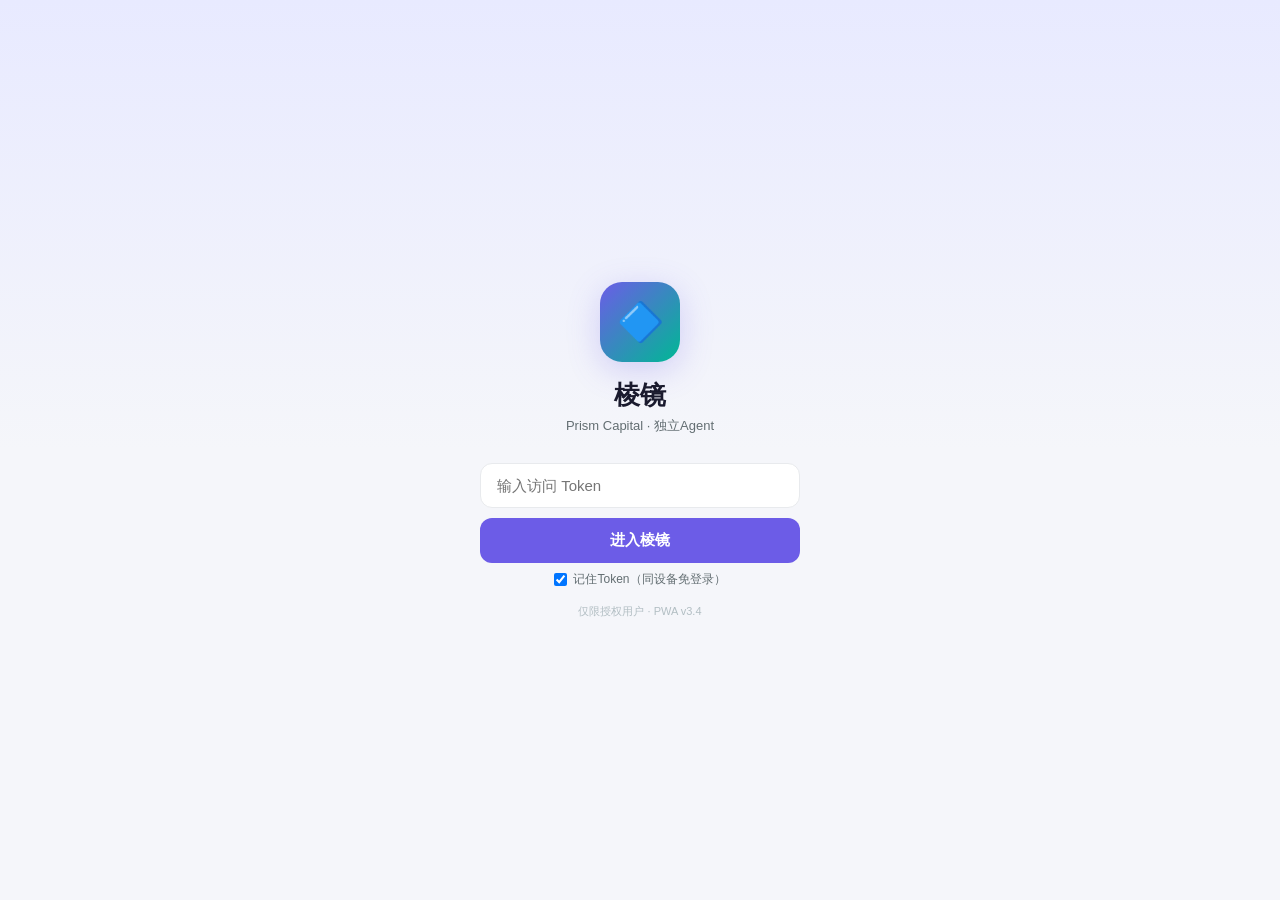
==== commit 6172078e: "PWA v3.4: Coze-style chat/skills/settings + Brain v2.2 Framework-Centric" ====
--- a/prism-api/static/index.html
+++ b/prism-api/static/index.html
@@ -1,236 +1,367 @@
 <!DOCTYPE html>
 <html lang="zh-CN">
 <head>
-    <meta charset="UTF-8">
-    <meta name="viewport" content="width=device-width, initial-scale=1.0, user-scalable=no, viewport-fit=cover">
-    <meta name="apple-mobile-web-app-capable" content="yes">
-    <meta name="apple-mobile-web-app-status-bar-style" content="black-translucent">
-    <meta name="apple-mobile-web-app-title" content="棱镜">
-    <meta name="theme-color" content="#6c5ce7">
-    <title>棱镜 Prism</title>
-    <link rel="manifest" href="/manifest.json">
-    <link rel="apple-touch-icon" href="/icon-192.png">
-    <style>
-        *{margin:0;padding:0;box-sizing:border-box}
-        :root{--bg:#f5f6fa;--card:#fff;--card-hover:#f0f1f6;--border:#e2e4ea;--primary:#6c5ce7;--primary-dark:#5a4bd1;--primary-light:#a29bfe;--accent:#00b894;--red:#e74c3c;--green:#27ae60;--yellow:#f39c12;--text:#2d3436;--text-dim:#636e72;--text-dimmer:#b2bec3;--radius:16px;--safe-top:env(safe-area-inset-top,0px);--safe-bottom:env(safe-area-inset-bottom,0px)}
-        body{font-family:-apple-system,BlinkMacSystemFont,'SF Pro Display',sans-serif;background:var(--bg);color:var(--text);min-height:100vh;-webkit-font-smoothing:antialiased;overscroll-behavior:none}
-
-        /* 登录 */
-        .login-screen{display:flex;flex-direction:column;align-items:center;justify-content:center;min-height:100vh;padding:40px 24px;background:radial-gradient(ellipse at top,#e8eaff 0%,var(--bg) 70%)}
-        .login-logo{width:90px;height:90px;background:linear-gradient(135deg,var(--primary),var(--accent));border-radius:24px;display:flex;align-items:center;justify-content:center;font-size:42px;margin-bottom:20px;box-shadow:0 8px 32px rgba(108,92,231,0.3)}
-        .login-title{font-size:28px;font-weight:700;background:linear-gradient(135deg,var(--primary-light),var(--accent));-webkit-background-clip:text;-webkit-text-fill-color:transparent;margin-bottom:6px}
-        .login-sub{color:var(--text-dim);font-size:13px;margin-bottom:32px}
-        .login-input{width:100%;max-width:340px;padding:14px 18px;background:var(--card);border:1px solid var(--border);border-radius:12px;color:var(--text);font-size:15px;outline:none;margin-bottom:12px}
-        .login-input:focus{border-color:var(--primary)}
-        .login-btn{width:100%;max-width:340px;padding:14px;background:linear-gradient(135deg,var(--primary),var(--primary-dark));border:none;border-radius:12px;color:#fff;font-size:15px;font-weight:600;cursor:pointer}
-        .login-btn:active{transform:scale(0.98)}
-        .login-hint{color:var(--text-dimmer);font-size:11px;margin-top:14px}
-        .login-remember{display:flex;align-items:center;gap:6px;margin-top:8px;font-size:12px;color:var(--text-dim)}
-
-        /* 主框架 */
-        .app{display:none;flex-direction:column;height:100vh}
-        .top-bar{height:calc(56px + var(--safe-top));padding-top:var(--safe-top);background:rgba(245,246,250,0.92);backdrop-filter:blur(20px);-webkit-backdrop-filter:blur(20px);display:flex;align-items:center;justify-content:space-between;padding-left:16px;padding-right:16px;border-bottom:1px solid rgba(226,228,234,0.6);flex-shrink:0;z-index:100}
-        .top-bar-left{display:flex;align-items:center;gap:8px}
-        .top-bar-logo{font-size:20px;font-weight:700;background:linear-gradient(135deg,var(--primary-light),var(--accent));-webkit-background-clip:text;-webkit-text-fill-color:transparent}
-        .top-bar-badge{font-size:10px;background:var(--primary);color:#fff;padding:2px 6px;border-radius:6px;font-weight:600}
-        .top-bar-status{display:flex;align-items:center;gap:4px;font-size:11px;color:var(--text-dimmer)}
-        .status-dot{width:6px;height:6px;border-radius:50%;background:var(--green)}
-
-        /* 内容区 */
-        .content{flex:1;overflow:hidden;position:relative}
-        .tab-page{display:none;height:100%;overflow-y:auto;-webkit-overflow-scrolling:touch;padding:0 16px}
-        .tab-page.active{display:block}
-
-        /* 聊天页 */
-        #pageChat{padding:0;display:flex;flex-direction:column;height:100%}
-        .chat-msgs{flex:1;overflow-y:auto;padding:12px 16px;-webkit-overflow-scrolling:touch}
-        .msg-wrap{margin-bottom:14px;display:flex;flex-direction:column}
-        .msg-wrap.user{align-items:flex-end}
-        .msg-wrap.bot{align-items:flex-start}
-        .msg-bubble{max-width:82%;padding:10px 14px;border-radius:18px;font-size:14px;line-height:1.7;word-break:break-word}
-        .msg-bubble.bot{background:#fff;border:1px solid var(--border);border-bottom-left-radius:4px;box-shadow:0 1px 2px rgba(0,0,0,0.04)}
-        .msg-bubble.ubot{background:linear-gradient(135deg,var(--primary),var(--primary-dark));color:#fff;border-bottom-right-radius:4px}
-        .msg-bubble.bot code{background:#f0f1f6;padding:1px 5px;border-radius:4px;font-size:13px}
-        .msg-bubble.bot pre{background:#f0f1f6;padding:10px;border-radius:8px;overflow-x:auto;margin:6px 0}
-        .msg-bubble.bot pre code{background:none;padding:0}
-        .msg-bubble.bot a{color:var(--primary);text-decoration:underline}
-        .msg-time{font-size:10px;color:var(--text-dimmer);margin:2px 6px 0;user-select:none}
-        .msg-actions{display:flex;gap:4px;margin-top:3px;opacity:0;transition:opacity .2s}
-        .msg-wrap:hover .msg-actions,.msg-wrap:active .msg-actions,.msg-actions.show{opacity:1}
-        .msg-act{background:var(--card);border:1px solid var(--border);border-radius:8px;padding:3px 10px;font-size:11px;color:var(--text-dim);cursor:pointer;white-space:nowrap}
-        .msg-act:active{background:var(--card-hover)}
-        .msg-quote{background:#f0f1f6;border-left:3px solid var(--primary);padding:5px 10px;border-radius:0 8px 8px 0;margin-bottom:6px;font-size:12px;color:var(--text-dim);max-height:48px;overflow:hidden;line-height:1.4}
-        .msg-quote.ubot{background:rgba(255,255,255,0.15);border-left-color:rgba(255,255,255,0.5);color:rgba(255,255,255,0.8)}
-
-        /* 思考状态 */
-        .thinking-bar{display:none;padding:8px 16px;background:#f0f1f6;border-radius:12px;margin:4px 16px;font-size:13px;color:var(--text-dim);align-items:center;gap:8px}
-        .thinking-bar.active{display:flex}
-        .thinking-dots span{display:inline-block;width:4px;height:4px;border-radius:50%;background:var(--primary);margin:0 1px;animation:blink 1.4s infinite both}
-        .thinking-dots span:nth-child(2){animation-delay:0.2s}
-        .thinking-dots span:nth-child(3){animation-delay:0.4s}
-        @keyframes blink{0%,80%,100%{opacity:0}40%{opacity:1}}
-        .thinking-step{font-size:11px;color:var(--primary);font-weight:500}
-
-        /* 引用栏 */
-        .reply-bar{display:none;align-items:center;padding:8px 12px;background:#f0f1f6;border-radius:10px;margin:0 16px 4px;font-size:12px;color:var(--text-dim)}
-        .reply-bar.active{display:flex}
-        .reply-bar .rb-text{flex:1;border-left:3px solid var(--primary);padding-left:10px;max-height:40px;overflow:hidden}
-        .reply-bar .rb-close{background:none;border:none;font-size:16px;cursor:pointer;color:var(--text-dim);padding:0 4px}
-
-        /* 输入区 */
-        .chat-input-area{padding:8px 16px calc(8px + var(--safe-bottom));background:var(--bg);border-top:1px solid var(--border);flex-shrink:0}
-        .chat-preview{display:none;padding:4px 0;position:relative}
-        .chat-preview img{max-height:80px;border-radius:8px}
-        .chat-preview .cp-close{position:absolute;top:2px;right:2px;background:rgba(0,0,0,0.6);color:#fff;border:none;border-radius:50%;width:20px;height:20px;font-size:12px;cursor:pointer}
-        .chat-row{display:flex;gap:8px;align-items:center}
-        .chat-attach{background:var(--card);border:1px solid var(--border);border-radius:12px;padding:10px 14px;font-size:18px;cursor:pointer;flex-shrink:0}
-        .chat-text{flex:1;background:#fff;border:1px solid var(--border);border-radius:20px;padding:10px 16px;color:var(--text);font-size:15px;outline:none}
-        .chat-text:focus{border-color:var(--primary)}
-        .chat-send{background:linear-gradient(135deg,var(--primary),var(--primary-dark));border:none;border-radius:12px;padding:10px 16px;color:#fff;font-size:15px;cursor:pointer;flex-shrink:0}
-        .chat-send:active{opacity:0.8}
-        .chat-quick{display:flex;gap:6px;margin-top:6px;overflow-x:auto;padding-bottom:2px}
-        .chat-quick::-webkit-scrollbar{display:none}
-        .quick-btn{background:var(--card);border:1px solid var(--border);border-radius:10px;padding:5px 12px;font-size:12px;color:var(--primary-light);cursor:pointer;white-space:nowrap;flex-shrink:0}
-        .quick-btn:active{background:var(--card-hover)}
-
-        /* 行情页 */
-        .section-title{font-size:18px;font-weight:700;margin:16px 0 12px}
-        .index-grid{display:grid;grid-template-columns:1fr 1fr;gap:10px;margin-bottom:12px}
-        .index-card{background:var(--card);border-radius:14px;padding:14px;border:1px solid var(--border)}
-        .index-name{font-size:12px;color:var(--text-dim)}
-        .index-value{font-size:20px;font-weight:700;font-variant-numeric:tabular-nums}
-        .index-change{font-size:12px;font-weight:600}
-        .up{color:var(--red)}.down{color:var(--green)}
-        .bond-table{width:100%;border-collapse:collapse}
-        .bond-table th{font-size:11px;color:var(--text-dimmer);text-align:left;padding:8px 4px;border-bottom:1px solid var(--border);font-weight:500;position:sticky;top:0;background:var(--bg)}
-        .bond-table td{font-size:13px;padding:8px 4px;border-bottom:1px solid rgba(0,0,0,0.04);font-variant-numeric:tabular-nums}
-        .bond-rank{color:var(--primary-light);font-weight:700;width:28px}
-        .bond-rating{display:inline-block;padding:2px 5px;border-radius:6px;font-size:10px;font-weight:600;background:rgba(108,92,231,0.12);color:var(--primary-light)}
-        .bond-rating.aaa{background:rgba(0,206,201,0.12);color:var(--accent)}
-        .refresh-btn{display:inline-flex;align-items:center;gap:6px;padding:7px 14px;background:var(--card);border:1px solid var(--border);border-radius:10px;color:var(--primary-light);font-size:13px;cursor:pointer;margin:6px 0}
-
-        /* 技能页 */
-        .skill-grid{display:grid;grid-template-columns:1fr 1fr;gap:10px}
-        .skill-card{background:var(--card);border-radius:14px;padding:14px;border:1px solid var(--border);cursor:pointer;transition:transform .1s}
-        .skill-card:active{transform:scale(0.97)}
-        .skill-icon{font-size:24px;margin-bottom:6px}
-        .skill-name{font-size:14px;font-weight:600;margin-bottom:2px}
-        .skill-desc{font-size:11px;color:var(--text-dimmer);line-height:1.4;display:-webkit-box;-webkit-line-clamp:2;-webkit-box-orient:vertical;overflow:hidden}
-
-        /* 设置页 */
-        .setting-group{margin-bottom:16px}
-        .setting-label{font-size:13px;color:var(--text-dim);margin-bottom:6px}
-        .setting-row{display:flex;justify-content:space-between;align-items:center;padding:12px 0;border-bottom:1px solid var(--border)}
-        .setting-key{font-size:14px}
-        .setting-val{font-size:13px;color:var(--text-dim)}
-        .setting-input{width:100%;padding:10px 12px;background:var(--bg);border:1px solid var(--border);border-radius:10px;color:var(--text);font-size:14px;outline:none;margin-top:4px}
-        .setting-input:focus{border-color:var(--primary)}
-        .btn-danger{width:100%;padding:12px;background:var(--red);border:none;border-radius:10px;color:#fff;font-size:14px;font-weight:600;cursor:pointer;margin-top:12px}
-
-        /* 底部导航 */
-        .tab-bar{height:calc(64px + var(--safe-bottom));padding-bottom:var(--safe-bottom);background:rgba(255,255,255,0.95);backdrop-filter:blur(20px);-webkit-backdrop-filter:blur(20px);display:flex;justify-content:space-around;align-items:center;border-top:1px solid rgba(226,228,234,0.6);flex-shrink:0;z-index:100}
-        .tab-item{display:flex;flex-direction:column;align-items:center;gap:1px;color:var(--text-dimmer);font-size:10px;cursor:pointer;padding:4px 8px;-webkit-tap-highlight-color:transparent}
-        .tab-item.active{color:var(--primary)}
-        .tab-icon{font-size:20px}
-
-        /* 通用 */
-        .empty-state{text-align:center;padding:60px 20px;color:var(--text-dimmer)}
-        .empty-icon{font-size:42px;margin-bottom:12px}
-        .toast{position:fixed;top:calc(80px + var(--safe-top));left:50%;transform:translateX(-50%) translateY(-20px);background:var(--card);border:1px solid var(--border);border-radius:12px;padding:10px 18px;font-size:13px;z-index:200;opacity:0;transition:all .3s;pointer-events:none;box-shadow:0 4px 12px rgba(0,0,0,0.1)}
-        .toast.show{opacity:1;transform:translateX(-50%) translateY(0)}
-        .toast.error{border-color:rgba(255,107,107,0.3);color:var(--red)}
-        .share-overlay{position:fixed;inset:0;background:rgba(0,0,0,0.5);display:flex;align-items:center;justify-content:center;z-index:300}
-        .share-card{background:#fff;border-radius:16px;padding:20px;max-width:300px;width:90%;text-align:center}
-        .share-card textarea{width:100%;height:80px;border:1px solid var(--border);border-radius:8px;padding:8px;font-size:13px;resize:none;margin:10px 0}
-        .share-card button{padding:8px 18px;border:none;border-radius:8px;font-size:13px;cursor:pointer;margin:0 4px}
-        .sc-copy{background:var(--primary);color:#fff}
-        .sc-cancel{background:var(--card);border:1px solid var(--border)!important;color:var(--text-dim)}
-    </style>
+<meta charset="UTF-8">
+<meta name="viewport" content="width=device-width,initial-scale=1.0,user-scalable=no,viewport-fit=cover">
+<meta name="apple-mobile-web-app-capable" content="yes">
+<meta name="apple-mobile-web-app-status-bar-style" content="black-translucent">
+<meta name="apple-mobile-web-app-title" content="棱镜">
+<meta name="theme-color" content="#f5f6fa">
+<title>棱镜 Prism</title>
+<link rel="manifest" href="/manifest.json">
+<link rel="apple-touch-icon" href="/icon-192.png">
+<style>
+*{margin:0;padding:0;box-sizing:border-box}
+:root{
+  --bg:#f5f6fa;--card:#fff;--card-hover:#f0f1f5;
+  --border:#e8eaed;--divider:#f0f1f5;
+  --primary:#6c5ce7;--primary-dark:#5a4bd1;--primary-light:#a29bfe;--primary-bg:rgba(108,92,231,0.08);
+  --accent:#00b894;--accent-bg:rgba(0,184,148,0.08);
+  --red:#e74c3c;--green:#27ae60;--yellow:#f39c12;--orange:#e67e22;
+  --text:#1a1a2e;--text2:#636e72;--text3:#b2bec3;
+  --user-bubble:#d4edda;--bot-bubble:#fff;
+  --radius:16px;--safe-top:env(safe-area-inset-top,0px);--safe-bottom:env(safe-area-inset-bottom,0px)
+}
+html,body{height:100%;overflow:hidden}
+body{font-family:-apple-system,BlinkMacSystemFont,'SF Pro Display','PingFang SC',sans-serif;background:var(--bg);color:var(--text);-webkit-font-smoothing:antialiased;overscroll-behavior:none}
+
+/* ===== 登录 ===== */
+.login-screen{display:flex;flex-direction:column;align-items:center;justify-content:center;height:100%;padding:40px 24px;background:linear-gradient(180deg,#e8eaff 0%,var(--bg) 50%)}
+.login-logo{width:80px;height:80px;background:linear-gradient(135deg,var(--primary),var(--accent));border-radius:22px;display:flex;align-items:center;justify-content:center;font-size:38px;margin-bottom:16px;box-shadow:0 8px 32px rgba(108,92,231,0.25)}
+.login-title{font-size:26px;font-weight:700;color:var(--text)}
+.login-sub{color:var(--text2);font-size:13px;margin:4px 0 28px}
+.login-input{width:100%;max-width:320px;padding:13px 16px;background:var(--card);border:1.5px solid var(--border);border-radius:12px;font-size:15px;outline:none;margin-bottom:10px;color:var(--text)}
+.login-input:focus{border-color:var(--primary)}
+.login-btn{width:100%;max-width:320px;padding:13px;background:var(--primary);border:none;border-radius:12px;color:#fff;font-size:15px;font-weight:600;cursor:pointer}
+.login-btn:active{opacity:.85}
+.login-hint{color:var(--text3);font-size:11px;margin-top:16px}
+.login-remember{display:flex;align-items:center;gap:6px;margin-top:8px;font-size:12px;color:var(--text2)}
+
+/* ===== 主框架 ===== */
+.app{display:none;flex-direction:column;height:100%}
+
+/* 顶部栏 - 扣子风格 */
+.top-bar{
+  height:calc(52px + var(--safe-top));padding-top:var(--safe-top);
+  background:rgba(245,246,250,0.95);backdrop-filter:blur(20px);-webkit-backdrop-filter:blur(20px);
+  display:flex;align-items:center;justify-content:space-between;
+  padding-left:14px;padding-right:14px;
+  border-bottom:0.5px solid rgba(0,0,0,0.06);flex-shrink:0;z-index:100
+}
+.tb-left{display:flex;align-items:center;gap:6px}
+.tb-menu{font-size:20px;padding:4px;cursor:pointer;color:var(--text2)}
+.tb-name{display:flex;flex-direction:column;line-height:1.2}
+.tb-name-main{font-size:16px;font-weight:600;color:var(--text);display:flex;align-items:center;gap:4px}
+.tb-name-main .arrow{font-size:12px;color:var(--text3)}
+.tb-name-sub{font-size:10px;color:var(--text3);margin-top:1px}
+.tb-right{display:flex;align-items:center;gap:12px}
+.tb-icon{font-size:18px;color:var(--text2);cursor:pointer;padding:4px}
+
+/* 内容区 */
+.content{flex:1;overflow:hidden;position:relative}
+.tab-page{display:none;height:100%;flex-direction:column}
+.tab-page.active{display:flex}
+
+/* ===== 聊天页 ===== */
+.chat-msgs{flex:1;overflow-y:auto;padding:10px 0;-webkit-overflow-scrolling:touch}
+
+/* 消息容器 */
+.msg{padding:6px 14px;display:flex;gap:8px}
+.msg.user{flex-direction:row-reverse}
+.msg-avatar{width:32px;height:32px;border-radius:8px;flex-shrink:0;overflow:hidden;display:flex;align-items:center;justify-content:center;font-size:16px}
+.msg-avatar.av-bot{background:linear-gradient(135deg,var(--primary),#4834d4)}
+.msg-avatar.av-user{background:#e3f2fd;color:#1565c0;font-size:14px}
+.msg-body{max-width:78%;display:flex;flex-direction:column}
+.msg.user .msg-body{align-items:flex-end}
+.msg-sender{font-size:11px;color:var(--text3);margin-bottom:2px;padding:0 4px}
+.msg.user .msg-sender{display:none}
+
+/* 气泡 - 扣子风格 */
+.msg-bubble{
+  padding:9px 13px;border-radius:18px;font-size:14.5px;line-height:1.65;word-break:break-word;
+  position:relative
+}
+.msg.bot .msg-bubble{background:var(--bot-bubble);border:0.5px solid rgba(0,0,0,0.04);border-top-left-radius:4px;box-shadow:0 1px 2px rgba(0,0,0,0.03)}
+.msg.user .msg-bubble{background:var(--user-bubble);border-top-right-radius:4px;color:#1b5e20}
+
+/* Markdown */
+.msg.bubble-md code{background:#eef;padding:1px 5px;border-radius:4px;font-size:13px}
+.msg.bubble-md pre{background:#f5f6fa;padding:10px;border-radius:8px;overflow-x:auto;margin:6px 0}
+.msg.bubble-md pre code{background:none;padding:0}
+.msg.bubble-md a{color:var(--primary);text-decoration:none;border-bottom:1px solid var(--primary-light)}
+.msg.bubble-md strong{font-weight:600}
+
+.msg-time{font-size:10px;color:var(--text3);margin-top:2px;padding:0 4px}
+
+/* 引用块 */
+.msg-quote{background:rgba(108,92,231,0.06);border-left:3px solid var(--primary-light);padding:4px 10px;border-radius:0 8px 8px 0;margin-bottom:5px;font-size:12px;color:var(--text2);max-height:44px;overflow:hidden;line-height:1.4}
+.msg.user .msg-quote{background:rgba(39,174,96,0.08);border-left-color:var(--green)}
+
+/* 长按弹出菜单 - 扣子风格 */
+.ctx-menu{
+  position:fixed;z-index:500;
+  background:var(--card);border-radius:12px;padding:4px 0;
+  box-shadow:0 4px 24px rgba(0,0,0,0.12);min-width:160px;
+  display:none
+}
+.ctx-menu.show{display:block}
+.ctx-item{display:flex;align-items:center;gap:10px;padding:11px 16px;font-size:14px;color:var(--text);cursor:pointer}
+.ctx-item:active{background:var(--card-hover)}
+.ctx-item .ci-icon{font-size:16px;color:var(--text2);width:20px;text-align:center}
+
+/* 思考栏 */
+.thinking-bar{display:none;padding:8px 16px;align-items:center;gap:8px;flex-shrink:0}
+.thinking-bar.active{display:flex}
+.thinking-dots span{display:inline-block;width:5px;height:5px;border-radius:50%;background:var(--primary);margin:0 1.5px;animation:blink 1.4s infinite both}
+.thinking-dots span:nth-child(2){animation-delay:.2s}
+.thinking-dots span:nth-child(3){animation-delay:.4s}
+@keyframes blink{0%,80%,100%{opacity:.3}40%{opacity:1}}
+.thinking-text{font-size:13px;color:var(--text2)}
+.thinking-step{font-size:11px;color:var(--primary);font-weight:600;margin-left:auto}
+
+/* 引用栏 */
+.reply-bar{display:none;align-items:center;padding:8px 14px;background:#eef0f5;border-radius:12px;margin:0 14px 4px;font-size:12px;color:var(--text2);flex-shrink:0}
+.reply-bar.active{display:flex}
+.rb-icon{margin-right:6px;font-size:14px}
+.rb-text{flex:1;border-left:3px solid var(--primary);padding-left:10px;max-height:36px;overflow:hidden;line-height:1.3}
+.rb-close{background:none;border:none;font-size:16px;cursor:pointer;color:var(--text3);padding:0 4px;margin-left:4px}
+
+/* 输入区 - 扣子风格 */
+.chat-input-area{padding:6px 10px calc(6px + var(--safe-bottom));background:var(--bg);border-top:0.5px solid rgba(0,0,0,0.06);flex-shrink:0}
+.chat-preview{display:none;padding:4px 10px;position:relative}
+.chat-preview img{max-height:72px;border-radius:8px}
+.chat-preview .cp-close{position:absolute;top:2px;right:12px;background:rgba(0,0,0,0.5);color:#fff;border:none;border-radius:50%;width:20px;height:20px;font-size:11px;cursor:pointer}
+.chat-row{display:flex;gap:8px;align-items:center}
+.chat-plus{width:36px;height:36px;border-radius:50%;background:var(--card);border:1.5px solid var(--border);display:flex;align-items:center;justify-content:center;font-size:18px;cursor:pointer;flex-shrink:0;color:var(--text2)}
+.chat-plus:active{background:var(--card-hover)}
+.chat-text{flex:1;background:var(--card);border:1.5px solid var(--border);border-radius:22px;padding:9px 16px;font-size:15px;outline:none;color:var(--text)}
+.chat-text:focus{border-color:var(--primary)}
+.chat-text::placeholder{color:var(--text3);font-size:14px}
+.chat-voice{width:36px;height:36px;border-radius:50%;background:var(--card);border:1.5px solid var(--border);display:flex;align-items:center;justify-content:center;font-size:16px;cursor:pointer;flex-shrink:0;color:var(--text2)}
+.chat-voice:active{background:var(--card-hover)}
+.chat-quick{display:flex;gap:0;margin-top:6px;padding:0 2px}
+.quick-btn{display:flex;flex-direction:column;align-items:center;gap:2px;padding:6px 0;font-size:10px;color:var(--text2);cursor:pointer;flex:1}
+.quick-btn:active{color:var(--primary)}
+.quick-btn .qb-icon{width:40px;height:40px;border-radius:10px;background:var(--card);border:1px solid var(--border);display:flex;align-items:center;justify-content:center;font-size:18px}
+.chat-disclaimer{text-align:center;font-size:10px;color:var(--text3);padding:3px 0 1px}
+
+/* 滚到底部按钮 */
+.scroll-bottom{position:absolute;right:16px;bottom:160px;width:36px;height:36px;border-radius:50%;background:var(--card);border:1px solid var(--border);box-shadow:0 2px 8px rgba(0,0,0,0.1);display:none;align-items:center;justify-content:center;cursor:pointer;font-size:16px;z-index:50;color:var(--text2)}
+.scroll-bottom.show{display:flex}
+
+/* ===== 行情页 ===== */
+.market-page{overflow-y:auto;-webkit-overflow-scrolling:touch;padding:0 14px 20px}
+.section-title{font-size:17px;font-weight:700;margin:14px 0 10px;color:var(--text)}
+.index-grid{display:grid;grid-template-columns:1fr 1fr;gap:8px;margin-bottom:10px}
+.index-card{background:var(--card);border-radius:12px;padding:12px;border:1px solid var(--border)}
+.index-name{font-size:11px;color:var(--text2)}
+.index-value{font-size:18px;font-weight:700;font-variant-numeric:tabular-nums}
+.index-change{font-size:11px;font-weight:600}
+.up{color:var(--red)}.down{color:var(--green)}
+.bond-table{width:100%;border-collapse:collapse}
+.bond-table th{font-size:10px;color:var(--text3);text-align:left;padding:6px 3px;border-bottom:1px solid var(--border);font-weight:500;position:sticky;top:0;background:var(--bg)}
+.bond-table td{font-size:12px;padding:7px 3px;border-bottom:1px solid rgba(0,0,0,0.03);font-variant-numeric:tabular-nums}
+.bond-rank{color:var(--primary-light);font-weight:700;width:24px}
+.bond-rating{display:inline-block;padding:1px 4px;border-radius:4px;font-size:9px;font-weight:600;background:var(--primary-bg);color:var(--primary-light)}
+.bond-rating.aaa{background:var(--accent-bg);color:var(--accent)}
+.refresh-btn{display:inline-flex;align-items:center;gap:5px;padding:6px 12px;background:var(--card);border:1px solid var(--border);border-radius:8px;color:var(--primary);font-size:12px;cursor:pointer;margin:4px 0 8px}
+
+/* ===== 技能管理页 - 扣子风格 ===== */
+.skills-page{overflow-y:auto;-webkit-overflow-scrolling:touch}
+.skill-banner{margin:12px 14px 8px;padding:10px 14px;background:#fff8e1;border-radius:10px;font-size:12px;color:#795548;display:flex;align-items:flex-start;gap:8px;line-height:1.4}
+.skill-banner .sb-icon{font-size:16px;flex-shrink:0;margin-top:1px}
+.skill-banner .sb-close{margin-left:auto;background:none;border:none;font-size:12px;color:#bcaaa4;cursor:pointer;padding:0 4px;flex-shrink:0}
+.skill-list{padding:0 14px}
+.skill-row{display:flex;align-items:center;gap:10px;padding:12px 0;border-bottom:1px solid var(--divider)}
+.skill-row-icon{width:42px;height:42px;border-radius:10px;display:flex;align-items:center;justify-content:center;font-size:22px;flex-shrink:0}
+.skill-row-info{flex:1;min-width:0}
+.skill-row-name{font-size:14px;font-weight:600;color:var(--text)}
+.skill-row-desc{font-size:11px;color:var(--text3);line-height:1.3;margin-top:2px;white-space:nowrap;overflow:hidden;text-overflow:ellipsis}
+/* 开关 */
+.skill-toggle{position:relative;width:44px;height:26px;flex-shrink:0;cursor:pointer}
+.skill-toggle input{display:none}
+.skill-toggle .slider{position:absolute;inset:0;background:#ccc;border-radius:13px;transition:.3s}
+.skill-toggle .slider::before{content:'';position:absolute;width:22px;height:22px;border-radius:50%;background:#fff;left:2px;top:2px;transition:.3s;box-shadow:0 1px 3px rgba(0,0,0,0.15)}
+.skill-toggle input:checked+.slider{background:var(--primary)}
+.skill-toggle input:checked+.slider::before{transform:translateX(18px)}
+.skill-bottom{display:flex;gap:10px;padding:12px 14px calc(12px + var(--safe-bottom));position:sticky;bottom:0;background:var(--bg)}
+.skill-bottom button{flex:1;padding:11px;border-radius:10px;font-size:14px;cursor:pointer;border:none}
+.sb-manage{background:var(--card);border:1px solid var(--border)!important;color:var(--text2)}
+.sb-add{background:var(--text);color:#fff;font-weight:600}
+
+/* ===== 设置/等级页 ===== */
+.settings-page{overflow-y:auto;-webkit-overflow-scrolling:touch;padding:0 14px 20px}
+.level-card{background:linear-gradient(135deg,var(--primary),#4834d4);border-radius:16px;padding:18px;color:#fff;margin:12px 0}
+.level-title{font-size:13px;opacity:.8;margin-bottom:4px}
+.level-current{font-size:28px;font-weight:800}
+.level-progress{margin-top:10px;background:rgba(255,255,255,0.2);border-radius:6px;height:8px;overflow:hidden}
+.level-bar{height:100%;background:#fff;border-radius:6px;transition:width .5s}
+.level-next{font-size:11px;opacity:.7;margin-top:4px}
+.infra-section{margin-top:16px}
+.infra-title{font-size:14px;font-weight:700;color:var(--text);margin-bottom:8px;display:flex;align-items:center;gap:6px}
+.infra-grid{display:grid;grid-template-columns:1fr 1fr;gap:8px}
+.infra-item{background:var(--card);border:1px solid var(--border);border-radius:10px;padding:10px;display:flex;align-items:center;gap:8px}
+.infra-dot{width:8px;height:8px;border-radius:50%;flex-shrink:0}
+.infra-dot.on{background:var(--green)}.infra-dot.off{background:var(--red)}
+.infra-label{font-size:11px;color:var(--text2)}
+.setting-group{margin-top:16px}
+.setting-row{display:flex;justify-content:space-between;align-items:center;padding:11px 0;border-bottom:1px solid var(--divider)}
+.setting-key{font-size:14px;color:var(--text)}
+.setting-val{font-size:13px;color:var(--text2)}
+.btn-danger{width:100%;padding:12px;background:var(--red);border:none;border-radius:10px;color:#fff;font-size:14px;font-weight:600;cursor:pointer;margin-top:16px}
+
+/* ===== 底部导航 - 扣子风格 ===== */
+.tab-bar{
+  height:calc(56px + var(--safe-bottom));padding-bottom:var(--safe-bottom);
+  background:rgba(255,255,255,0.97);backdrop-filter:blur(16px);-webkit-backdrop-filter:blur(16px);
+  display:flex;justify-content:space-around;align-items:center;
+  border-top:0.5px solid rgba(0,0,0,0.06);flex-shrink:0;z-index:100
+}
+.tab-item{display:flex;flex-direction:column;align-items:center;gap:1px;color:var(--text3);font-size:10px;cursor:pointer;padding:4px 12px;-webkit-tap-highlight-color:transparent;transition:color .2s}
+.tab-item.active{color:var(--primary)}
+.tab-icon{font-size:20px;height:24px;display:flex;align-items:center}
+
+/* ===== 通用 ===== */
+.toast{position:fixed;top:calc(60px + var(--safe-top));left:50%;transform:translateX(-50%) translateY(-20px);background:var(--card);border:1px solid var(--border);border-radius:10px;padding:8px 16px;font-size:13px;z-index:600;opacity:0;transition:all .25s;pointer-events:none;box-shadow:0 4px 16px rgba(0,0,0,0.1)}
+.toast.show{opacity:1;transform:translateX(-50%) translateY(0)}
+.toast.error{border-color:rgba(231,76,60,0.3);color:var(--red)}
+.share-overlay{position:fixed;inset:0;background:rgba(0,0,0,0.45);display:flex;align-items:flex-end;justify-content:center;z-index:500}
+.share-sheet{background:#fff;border-radius:16px 16px 0 0;padding:20px 20px calc(20px + var(--safe-bottom));width:100%;max-width:420px}
+.share-sheet-title{font-size:15px;font-weight:600;text-align:center;margin-bottom:12px}
+.share-sheet textarea{width:100%;height:80px;border:1px solid var(--border);border-radius:8px;padding:8px;font-size:13px;resize:none;font-family:inherit}
+.share-btns{display:flex;gap:10px;margin-top:12px}
+.share-btns button{flex:1;padding:10px;border:none;border-radius:10px;font-size:14px;cursor:pointer}
+.ss-copy{background:var(--primary);color:#fff;font-weight:600}
+.ss-cancel{background:var(--card);border:1px solid var(--border)!important;color:var(--text2)}
+</style>
 </head>
 <body>
+
 <!-- 登录 -->
 <div class="login-screen" id="loginScreen">
-    <div class="login-logo">🔷</div>
-    <div class="login-title">棱镜</div>
-    <div class="login-sub">Prism Capital · Level 5 独立Agent</div>
-    <input type="password" class="login-input" id="tokenInput" placeholder="输入访问 Token">
-    <button class="login-btn" onclick="doLogin()">进入棱镜</button>
-    <label class="login-remember"><input type="checkbox" id="rememberToken" checked> 记住Token（同设备免登录）</label>
-    <div class="login-hint">仅限授权用户 · V5</div>
+  <div class="login-logo">🔷</div>
+  <div class="login-title">棱镜</div>
+  <div class="login-sub">Prism Capital · 独立Agent</div>
+  <input type="password" class="login-input" id="tokenInput" placeholder="输入访问 Token">
+  <button class="login-btn" onclick="doLogin()">进入棱镜</button>
+  <label class="login-remember"><input type="checkbox" id="rememberToken" checked> 记住Token（同设备免登录）</label>
+  <div class="login-hint">仅限授权用户 · PWA v3.4</div>
 </div>
 
 <!-- 主应用 -->
 <div class="app" id="mainApp">
-    <div class="top-bar">
-        <div class="top-bar-left">
-            <div class="top-bar-logo">🔷 棱镜</div>
-            <div class="top-bar-badge">Lv5</div>
+  <!-- 顶部栏 -->
+  <div class="top-bar">
+    <div class="tb-left">
+      <div class="tb-menu" onclick="toggleSideMenu()">☰</div>
+      <div class="tb-name">
+        <div class="tb-name-main">棱镜 <span class="arrow">›</span></div>
+        <div class="tb-name-sub" id="tbSub">Prism Agent</div>
+      </div>
+    </div>
+    <div class="tb-right">
+      <div class="tb-icon" onclick="document.getElementById('chatInput').focus()">🔍</div>
+      <div class="tb-icon">⋯</div>
+    </div>
+  </div>
+
+  <div class="content">
+    <!-- 聊天页 -->
+    <div class="tab-page active" id="pageChat">
+      <div class="chat-msgs" id="chatMsgs"></div>
+      <div class="scroll-bottom" id="scrollBtn" onclick="scrollToBottom()">⌄</div>
+      <div class="thinking-bar" id="thinkingBar">
+        <div class="thinking-dots"><span></span><span></span><span></span></div>
+        <span class="thinking-text" id="thinkingText">棱镜正在思考</span>
+        <span class="thinking-step" id="thinkingStep"></span>
+      </div>
+      <div id="chatPreview" class="chat-preview"><img id="previewImg"><button class="cp-close" onclick="clearPreview()">✕</button></div>
+      <div id="replyBar" class="reply-bar"><span class="rb-icon">↩</span><div class="rb-text" id="replyText"></div><button class="rb-close" onclick="cancelReply()">✕</button></div>
+      <div class="chat-input-area">
+        <div class="chat-row">
+          <input id="chatFile" type="file" accept="image/*,video/*" style="display:none" onchange="onFileSelect(this)">
+          <button class="chat-plus" onclick="document.getElementById('chatFile').click()">＋</button>
+          <input id="chatInput" class="chat-text" type="text" placeholder="发送消息或长按说话开始任务" onkeydown="if(event.key==='Enter'&&!event.shiftKey)sendChat()">
+          <button class="chat-voice" onclick="showToast('长按说话开发中')">🎤</button>
         </div>
-        <div class="top-bar-status"><div class="status-dot" id="statusDot"></div><span id="statusText">在线</span></div>
+        <div class="chat-quick">
+          <div class="quick-btn" onclick="quickSend('今天有什么可转债机会？')"><div class="qb-icon">📊</div>可转债</div>
+          <div class="quick-btn" onclick="quickSend('帮我分析当前市场环境')"><div class="qb-icon">🌐</div>市场</div>
+          <div class="quick-btn" onclick="quickSend('双低排名前10')"><div class="qb-icon">🏆</div>双低</div>
+          <div class="quick-btn" onclick="quickSend('使用巴菲特分析技能')"><div class="qb-icon">⚡</div>技能</div>
+        </div>
+        <div class="chat-disclaimer">对话由AI生成</div>
+      </div>
     </div>
 
-    <div class="content">
-        <!-- 聊天页 -->
-        <div class="tab-page active" id="pageChat">
-            <div class="chat-msgs" id="chatMsgs"></div>
-            <div class="thinking-bar" id="thinkingBar">
-                <div class="thinking-dots"><span></span><span></span><span></span></div>
-                <span id="thinkingText">棱镜正在思考</span>
-                <span class="thinking-step" id="thinkingStep"></span>
-            </div>
-            <div id="chatPreview" class="chat-preview"><img id="previewImg"><button class="cp-close" onclick="clearPreview()">✕</button></div>
-            <div id="replyBar" class="reply-bar"><div class="rb-text" id="replyText"></div><button class="rb-close" onclick="cancelReply()">✕</button></div>
-            <div class="chat-input-area">
-                <div class="chat-row">
-                    <input id="chatFile" type="file" accept="image/*,video/*" style="display:none" onchange="onFileSelect(this)">
-                    <button class="chat-attach" onclick="document.getElementById('chatFile').click()">➕</button>
-                    <input id="chatInput" class="chat-text" type="text" placeholder="问棱镜..." onkeydown="if(event.key==='Enter'&&!event.shiftKey)sendChat()">
-                    <button class="chat-send" onclick="sendChat()">↑</button>
-                </div>
-                <div class="chat-quick">
-                    <button class="quick-btn" onclick="quickSend('今天有什么可转债机会？')">可转债机会</button>
-                    <button class="quick-btn" onclick="quickSend('帮我分析一下当前市场')">市场分析</button>
-                    <button class="quick-btn" onclick="quickSend('双低排名前10')">双低排名</button>
-                    <button class="quick-btn" onclick="quickSend('风控状态如何？')">风控检查</button>
-                    <button class="quick-btn" onclick="quickSend('我的持仓情况')">持仓</button>
-                </div>
-            </div>
+    <!-- 行情页 -->
+    <div class="tab-page" id="pageMarket">
+      <div class="market-page">
+        <div class="section-title">💰 可转债双低排名</div>
+        <button class="refresh-btn" onclick="loadBonds()">🔄 刷新</button>
+        <div id="bondContent"><div style="text-align:center;padding:40px;color:var(--text3)">加载中...</div></div>
+      </div>
+    </div>
+
+    <!-- 技能管理页 - 扣子风格 -->
+    <div class="tab-page" id="pageSkills">
+      <div class="skills-page">
+        <div class="skill-banner" id="skillBanner">
+          <span class="sb-icon">📢</span>
+          <span>可对技能进行启用/禁用。如果没有想要的技能可以点击添加。</span>
+          <button class="sb-close" onclick="document.getElementById('skillBanner').style.display='none'">我知道了</button>
         </div>
-
-        <!-- 行情页 -->
-        <div class="tab-page" id="pageMarket">
-            <div class="section-title">💰 可转债双低排名</div>
-            <button class="refresh-btn" onclick="loadBonds()">🔄 刷新</button>
-            <div id="bondContent"><div style="text-align:center;padding:40px;color:var(--text-dimmer)">加载中...</div></div>
+        <div class="skill-list" id="skillList"></div>
+        <div class="skill-bottom">
+          <button class="sb-manage" onclick="showToast('技能管理开发中')">管理</button>
+          <button class="sb-add" onclick="showToast('技能商店开发中')">添加</button>
         </div>
-
-        <!-- 技能页 -->
-        <div class="tab-page" id="pageSkills">
-            <div class="section-title">⚡ 技能库</div>
-            <div class="skill-grid" id="skillGrid"></div>
+      </div>
+    </div>
+
+    <!-- 设置/等级页 -->
+    <div class="tab-page" id="pageSettings">
+      <div class="settings-page">
+        <div class="level-card">
+          <div class="level-title">当前等级</div>
+          <div class="level-current" id="lvCurrent">Level 5</div>
+          <div class="level-progress"><div class="level-bar" id="lvBar" style="width:62%"></div></div>
+          <div class="level-next" id="lvNext">距 Level 6：券商QMT对接 → 自动下单</div>
         </div>
-
-        <!-- 设置页 -->
-        <div class="tab-page" id="pageSettings">
-            <div class="section-title">⚙️ 设置</div>
-            <div class="setting-group">
-                <div class="setting-row"><span class="setting-key">身份</span><span class="setting-val">棱镜 Prism</span></div>
-                <div class="setting-row"><span class="setting-key">等级</span><span class="setting-val" id="setLevel">Level 5</span></div>
-                <div class="setting-row"><span class="setting-key">Brain记忆</span><span class="setting-val" id="setMemCount">-</span></div>
-                <div class="setting-row"><span class="setting-key">模型</span><span class="setting-val" id="setModel">DeepSeek V4</span></div>
-                <div class="setting-row"><span class="setting-key">API状态</span><span class="setting-val" id="setApiStatus">-</span></div>
-                <div class="setting-row"><span class="setting-key">版本</span><span class="setting-val">3.3.0</span></div>
-            </div>
-            <button class="btn-danger" onclick="doLogout()">退出登录</button>
+        <div class="infra-section">
+          <div class="infra-title">🏗️ 基础设施</div>
+          <div class="infra-grid" id="infraGrid"></div>
         </div>
+        <div class="setting-group">
+          <div class="infra-title">📋 系统信息</div>
+          <div class="setting-row"><span class="setting-key">Brain记忆</span><span class="setting-val" id="setMemCount">-</span></div>
+          <div class="setting-row"><span class="setting-key">主模型</span><span class="setting-val" id="setModel">DeepSeek V4</span></div>
+          <div class="setting-row"><span class="setting-key">模型路由</span><span class="setting-val">7路</span></div>
+          <div class="setting-row"><span class="setting-key">API状态</span><span class="setting-val" id="setApiStatus">-</span></div>
+          <div class="setting-row"><span class="setting-key">版本</span><span class="setting-val">3.4.0</span></div>
+          <div class="setting-row"><span class="setting-key">架构</span><span class="setting-val">Framework-Centric</span></div>
+        </div>
+        <button class="btn-danger" onclick="doLogout()">退出登录</button>
+      </div>
     </div>
-
-    <div class="tab-bar">
-        <div class="tab-item active" onclick="switchTab('Chat',this)"><span class="tab-icon">💬</span><span>聊天</span></div>
-        <div class="tab-item" onclick="switchTab('Market',this)"><span class="tab-icon">💰</span><span>行情</span></div>
-        <div class="tab-item" onclick="switchTab('Skills',this)"><span class="tab-icon">⚡</span><span>技能</span></div>
-        <div class="tab-item" onclick="switchTab('Settings',this)"><span class="tab-icon">⚙️</span><span>设置</span></div>
-    </div>
+  </div>
+
+  <!-- 底部Tab -->
+  <div class="tab-bar">
+    <div class="tab-item active" onclick="switchTab('Chat',this)"><span class="tab-icon">💬</span><span>聊天</span></div>
+    <div class="tab-item" onclick="switchTab('Market',this)"><span class="tab-icon">📈</span><span>行情</span></div>
+    <div class="tab-item" onclick="switchTab('Skills',this)"><span class="tab-icon">⚡</span><span>技能</span></div>
+    <div class="tab-item" onclick="switchTab('Settings',this)"><span class="tab-icon">⚙️</span><span>设置</span></div>
+  </div>
+</div>
+
+<!-- 右键/长按菜单 -->
+<div class="ctx-menu" id="ctxMenu">
+  <div class="ctx-item" onclick="ctxAction('quote')"><span class="ci-icon">❝</span>引用</div>
+  <div class="ctx-item" onclick="ctxAction('copy')"><span class="ci-icon">📋</span>复制</div>
+  <div class="ctx-item" onclick="ctxAction('share')"><span class="ci-icon">↗</span>分享</div>
+  <div class="ctx-item" onclick="ctxAction('select')"><span class="ci-icon">✓</span>选择以创建项目</div>
+  <div class="ctx-item" onclick="ctxAction('report')"><span class="ci-icon">⚠️</span>举报</div>
 </div>
 
 <div class="toast" id="toast"></div>
@@ -238,223 +369,288 @@
 <script>
 const API=window.location.origin;
 let TOKEN=localStorage.getItem('prism_token')||'';
-let chatLoading=false,msgIdx=0,replyTo=null;
-
-// ===== 工具函数 =====
-function showToast(m,t='success'){const e=document.getElementById('toast');e.textContent=m;e.className='toast '+t+' show';setTimeout(()=>e.className='toast',2200)}
+let chatLoading=false,msgIdx=0,replyTo=null,ctxTarget=null;
+
+// ===== 工具 =====
+function showToast(m,t='success'){const e=document.getElementById('toast');e.textContent=m;e.className='toast '+(t==='error'?'error ':'')+'show';setTimeout(()=>e.className='toast',2000)}
 function escH(s){return s.replace(/&/g,'&amp;').replace(/</g,'&lt;').replace(/>/g,'&gt;')}
 function fmtTime(){const n=new Date();return n.getHours().toString().padStart(2,'0')+':'+n.getMinutes().toString().padStart(2,'0')}
-function truncText(t,n=40){const p=t.replace(/<[^>]*>/g,'').replace(/\s+/g,' ');return p.length>n?p.slice(0,n)+'...':p}
+function truncText(t,n=50){const p=t.replace(/<[^>]*>/g,'').replace(/\s+/g,' ');return p.length>n?p.slice(0,n)+'…':p}
 function fmtAmt(v){return v>=1e8?(v/1e8).toFixed(1)+'亿':v>=1e4?(v/1e4).toFixed(1)+'万':v.toFixed(0)}
 
-// Markdown渲染
+// Markdown
 function rMd(s){
-    s=s.replace(/```(\w*)\n([\s\S]*?)```/g,(_,l,c)=>'<pre><code>'+escH(c.trim())+'</code></pre>');
-    s=s.replace(/`([^`]+)`/g,'<code>$1</code>');
-    s=s.replace(/\*\*(.+?)\*\*/g,'<strong>$1</strong>');
-    s=s.replace(/\*(.+?)\*/g,'<em>$1</em>');
-    s=s.replace(/\[([^\]]+)\]\(([^)]+)\)/g,'<a href="$2" target="_blank" rel="noopener">$1</a>');
-    s=s.replace(/^### (.+)$/gm,'<div style="font-size:15px;font-weight:700;margin:8px 0 4px">$1</div>');
-    s=s.replace(/^## (.+)$/gm,'<div style="font-size:16px;font-weight:700;margin:10px 0 4px">$1</div>');
-    s=s.replace(/^- (.+)$/gm,'<div style="padding-left:12px">• $1</div>');
-    s=s.replace(/^\d+\. (.+)$/gm,'<div style="padding-left:16px">◦ $1</div>');
-    s=s.replace(/\n/g,'<br>');
-    return s
+  s=s.replace(/```(\w*)\n([\s\S]*?)```/g,(_,l,c)=>'<pre><code>'+escH(c.trim())+'</code></pre>');
+  s=s.replace(/`([^`]+)`/g,'<code>$1</code>');
+  s=s.replace(/\*\*(.+?)\*\*/g,'<strong>$1</strong>');
+  s=s.replace(/\*(.+?)\*/g,'<em>$1</em>');
+  s=s.replace(/\[([^\]]+)\]\(([^)]+)\)/g,'<a href="$2" target="_blank" rel="noopener">$1</a>');
+  s=s.replace(/^### (.+)$/gm,'<div style="font-size:14px;font-weight:700;margin:6px 0 3px">$1</div>');
+  s=s.replace(/^## (.+)$/gm,'<div style="font-size:15px;font-weight:700;margin:8px 0 3px">$1</div>');
+  s=s.replace(/^- (.+)$/gm,'<div style="padding-left:10px">• $1</div>');
+  s=s.replace(/^\d+\. (.+)$/gm,'<div style="padding-left:14px">◦ $1</div>');
+  s=s.replace(/\n/g,'<br>');
+  return s
 }
 
 // ===== 登录 =====
 async function doLogin(){
-    const i=document.getElementById('tokenInput').value.trim();
-    if(!i){showToast('请输入Token','error');return}
-    TOKEN=i;
-    try{
-        const r=await fetch(API+'/health',{headers:{'Authorization':'Bearer '+TOKEN}});
-        if(r.ok){
-            if(document.getElementById('rememberToken').checked){
-                localStorage.setItem('prism_token',TOKEN);
-                localStorage.setItem('prism_device_'+btoa(TOKEN).slice(0,8),'1');
-            }
-            enterApp();showToast('登录成功')
-        }else{showToast('Token无效','error')}
-    }catch{showToast('连接失败','error')}
+  const i=document.getElementById('tokenInput').value.trim();
+  if(!i){showToast('请输入Token','error');return}
+  TOKEN=i;
+  try{
+    const r=await fetch(API+'/health',{headers:{'Authorization':'Bearer '+TOKEN}});
+    if(r.ok){
+      if(document.getElementById('rememberToken').checked){localStorage.setItem('prism_token',TOKEN);localStorage.setItem('prism_device_'+btoa(TOKEN).slice(0,8),'1')}
+      enterApp();showToast('登录成功')
+    }else{showToast('Token无效','error')}
+  }catch{showToast('连接失败','error')}
 }
 function doLogout(){TOKEN='';localStorage.removeItem('prism_token');document.getElementById('loginScreen').style.display='flex';document.getElementById('mainApp').style.display='none'}
-function enterApp(){document.getElementById('loginScreen').style.display='none';document.getElementById('mainApp').style.display='flex';loadBonds();loadSettings();initSkills();appendChatMsg('bot','**棱镜在线。** 问投资、查行情、看持仓，随时说。')}
-
-// ===== Tab切换 =====
+function enterApp(){
+  document.getElementById('loginScreen').style.display='none';
+  document.getElementById('mainApp').style.display='flex';
+  loadBonds();loadSettings();initSkills();
+  appendChatMsg('bot','**棱镜在线。**问投资、查行情、看持仓，随时说。')
+}
+
+// ===== Tab =====
 function switchTab(n,el){
-    document.querySelectorAll('.tab-item').forEach(t=>t.classList.remove('active'));
-    el.classList.add('active');
-    document.querySelectorAll('.tab-page').forEach(p=>p.classList.remove('active'));
-    document.getElementById('page'+n).classList.add('active');
-    if(n==='Market')loadBonds();
-    if(n==='Settings')loadSettings()
+  document.querySelectorAll('.tab-item').forEach(t=>t.classList.remove('active'));
+  el.classList.add('active');
+  document.querySelectorAll('.tab-page').forEach(p=>p.classList.remove('active'));
+  document.getElementById('page'+n).classList.add('active');
+  if(n==='Market')loadBonds();
+  if(n==='Settings')loadSettings()
 }
 
 // ===== API =====
 async function apiFetch(p,o={}){
-    const r=await fetch(API+p,{...o,headers:{'Authorization':'Bearer '+TOKEN,'Content-Type':'application/json',...o.headers}});
-    if(r.status===401||r.status===403){showToast('Token无效','error');doLogout();return null}
-    try{return await r.json()}catch{return null}
+  const r=await fetch(API+p,{...o,headers:{'Authorization':'Bearer '+TOKEN,'Content-Type':'application/json',...o.headers}});
+  if(r.status===401||r.status===403){showToast('Token无效','error');doLogout();return null}
+  try{return await r.json()}catch{return null}
 }
 
 // ===== 聊天 =====
 function appendChatMsg(role,text,quote=null){
-    const c=document.getElementById('chatMsgs');
-    const idx=msgIdx++;
-    const w=document.createElement('div');
-    w.className='msg-wrap '+(role==='user'?'user':'bot');
-    w.id='msg-'+idx;
-    if(quote){const q=document.createElement('div');q.className='msg-quote'+(role==='user'?' ubot':'');q.textContent=truncText(quote);w.appendChild(q)}
-    const b=document.createElement('div');
-    b.className='msg-bubble '+(role==='user'?'ubot':'bot');
-    if(role==='user'){b.textContent=text}else{b.innerHTML=rMd(text)}
-    w.appendChild(b);
-    const t=document.createElement('div');t.className='msg-time';t.textContent=fmtTime();w.appendChild(t);
-    // 操作按钮
-    const a=document.createElement('div');a.className='msg-actions';
-    const mkB=(label,fn)=>{const btn=document.createElement('button');btn.className='msg-act';btn.textContent=label;btn.onclick=fn;return btn};
-    a.appendChild(mkB('引用',()=>startReply(idx,text)));
-    a.appendChild(mkB('复制',()=>{navigator.clipboard.writeText(text).then(()=>showToast('已复制')).catch(()=>showToast('复制失败','error'))}));
-    if(role==='bot'){
-        a.appendChild(mkB('分享',()=>showShare(text)));
-        a.appendChild(mkB('朗读',()=>{const u=new SpeechSynthesisUtterance(text.replace(/[#*`\[\]]/g,''));u.lang='zh-CN';speechSynthesis.speak(u)}));
-    }
-    // 移动端长按
-    let lt;
-    w.addEventListener('touchstart',()=>{lt=setTimeout(()=>a.classList.add('show'),500)},{passive:true});
-    w.addEventListener('touchend',()=>clearTimeout(lt));
-    w.addEventListener('touchmove',()=>clearTimeout(lt));
-    w.appendChild(a);
-    c.appendChild(w);c.scrollTop=c.scrollHeight;
-    return idx
+  const c=document.getElementById('chatMsgs');
+  const idx=msgIdx++;
+  const w=document.createElement('div');
+  w.className='msg '+(role==='user'?'user':'bot');
+  w.dataset.idx=idx;w.dataset.text=text;
+  // 头像
+  const av=document.createElement('div');
+  av.className='msg-avatar '+(role==='user'?'av-user':'av-bot');
+  av.textContent=role==='user'?'👤':'🔷';
+  w.appendChild(av);
+  // 内容体
+  const body=document.createElement('div');
+  body.className='msg-body';
+  if(role==='bot'){const sn=document.createElement('div');sn.className='msg-sender';sn.textContent='棱镜';body.appendChild(sn)}
+  // 引用
+  if(quote){const q=document.createElement('div');q.className='msg-quote';q.textContent=truncText(quote);body.appendChild(q)}
+  // 气泡
+  const b=document.createElement('div');
+  b.className='msg-bubble bubble-md';
+  if(role==='user'){b.textContent=text}else{b.innerHTML=rMd(text)}
+  body.appendChild(b);
+  // 时间
+  const t=document.createElement('div');t.className='msg-time';t.textContent=fmtTime();body.appendChild(t);
+  w.appendChild(body);
+  // 长按/右键
+  let lt;
+  b.addEventListener('contextmenu',e=>{e.preventDefault();showCtx(e,idx,role,text)});
+  b.addEventListener('touchstart',e=>{lt=setTimeout(()=>showCtx(e,idx,role,text),500)},{passive:true});
+  b.addEventListener('touchend',()=>clearTimeout(lt));
+  b.addEventListener('touchmove',()=>clearTimeout(lt));
+  c.appendChild(w);
+  requestAnimationFrame(()=>c.scrollTop=c.scrollHeight);
+  return idx
 }
 function appendImgMsg(src){
-    const c=document.getElementById('chatMsgs');const idx=msgIdx++;
-    const w=document.createElement('div');w.className='msg-wrap user';w.id='msg-'+idx;
-    const b=document.createElement('div');b.className='msg-bubble ubot';b.style.padding='6px';
-    const img=document.createElement('img');img.src=src;img.style.cssText='max-width:100%;border-radius:10px;display:block';b.appendChild(img);
-    w.appendChild(b);
-    const t=document.createElement('div');t.className='msg-time';t.textContent=fmtTime();w.appendChild(t);
-    c.appendChild(w);c.scrollTop=c.scrollHeight
-}
+  const c=document.getElementById('chatMsgs');const idx=msgIdx++;
+  const w=document.createElement('div');w.className='msg user';w.dataset.idx=idx;w.dataset.text='[图片]';
+  const av=document.createElement('div');av.className='msg-avatar av-user';av.textContent='👤';w.appendChild(av);
+  const body=document.createElement('div');body.className='msg-body';
+  const b=document.createElement('div');b.className='msg-bubble bubble-md';b.style.padding='6px';
+  const img=document.createElement('img');img.src=src;img.style.cssText='max-width:100%;border-radius:10px;display:block';b.appendChild(img);
+  body.appendChild(b);
+  const t=document.createElement('div');t.className='msg-time';t.textContent=fmtTime();body.appendChild(t);
+  w.appendChild(body);c.appendChild(w);requestAnimationFrame(()=>c.scrollTop=c.scrollHeight)
+}
+
+// 右键菜单
+function showCtx(e,idx,role,text){
+  ctxTarget={idx,role,text};
+  const m=document.getElementById('ctxMenu');
+  let x,y;
+  if(e.touches){const t=e.touches[0];x=t.clientX;y=t.clientY}else{x=e.clientX;y=e.clientY}
+  m.style.left=Math.min(x,window.innerWidth-170)+'px';
+  m.style.top=Math.min(y,window.innerHeight-220)+'px';
+  m.classList.add('show');
+}
+function hideCtx(){document.getElementById('ctxMenu').classList.remove('show')}
+function ctxAction(action){
+  hideCtx();
+  if(!ctxTarget)return;
+  const{text,role}=ctxTarget;
+  switch(action){
+    case'quote':startReply(ctxTarget.idx,text);break;
+    case'copy':navigator.clipboard.writeText(text).then(()=>showToast('已复制')).catch(()=>showToast('复制失败','error'));break;
+    case'share':showShare(text);break;
+    case'select':showToast('创建项目开发中');break;
+    case'report':showToast('已记录反馈');break;
+  }
+}
+document.addEventListener('click',e=>{if(!e.target.closest('.ctx-menu'))hideCtx()});
+
 function startReply(idx,text){
-    replyTo={idx,text};
-    document.getElementById('replyText').textContent=truncText(text,60);
-    document.getElementById('replyBar').classList.add('active');
-    document.getElementById('chatInput').focus()
+  replyTo={idx,text};
+  document.getElementById('replyText').textContent=truncText(text,60);
+  document.getElementById('replyBar').classList.add('active');
+  document.getElementById('chatInput').focus()
 }
 function cancelReply(){replyTo=null;document.getElementById('replyBar').classList.remove('active')}
 function showShare(text){
-    const o=document.createElement('div');o.className='share-overlay';
-    o.innerHTML='<div class="share-card"><div style="font-size:15px;font-weight:700;margin-bottom:4px">分享棱镜回复</div><textarea id="shareText">'+escH(text)+'</textarea><div><button class="sc-copy" onclick="navigator.clipboard.writeText(document.getElementById(\'shareText\').value);this.textContent=\'已复制\';setTimeout(()=>this.textContent=\'复制\',1500)">复制</button><button class="sc-cancel" onclick="this.closest(\'.share-overlay\').remove()">取消</button></div></div>';
-    o.addEventListener('click',e=>{if(e.target===o)o.remove()});
-    document.body.appendChild(o)
-}
+  const o=document.createElement('div');o.className='share-overlay';
+  o.innerHTML='<div class="share-sheet"><div class="share-sheet-title">分享棱镜回复</div><textarea id="shareText">'+escH(text)+'</textarea><div class="share-btns"><button class="ss-copy" onclick="navigator.clipboard.writeText(document.getElementById(\'shareText\').value);this.textContent=\'已复制\';setTimeout(()=>this.textContent=\'复制\',1500)">复制</button><button class="ss-cancel" onclick="this.closest(\'.share-overlay\').remove()">取消</button></div></div>';
+  o.addEventListener('click',e=>{if(e.target===o)o.remove()});
+  document.body.appendChild(o)
+}
+
 let pendingFile=null,pendingB64=null;
 function onFileSelect(inp){
-    const f=inp.files[0];if(!f)return;
-    if(f.size>10*1024*1024){showToast('文件不能超过10MB','error');inp.value='';return}
-    pendingFile=f;
-    const r=new FileReader();r.onload=e=>{pendingB64=e.target.result;document.getElementById('previewImg').src=e.target.result;document.getElementById('chatPreview').style.display='block'};
-    r.readAsDataURL(f);inp.value=''
+  const f=inp.files[0];if(!f)return;
+  if(f.size>10*1024*1024){showToast('文件不能超过10MB','error');inp.value='';return}
+  pendingFile=f;
+  const r=new FileReader();r.onload=e=>{pendingB64=e.target.result;document.getElementById('previewImg').src=e.target.result;document.getElementById('chatPreview').style.display='block'};
+  r.readAsDataURL(f);inp.value=''
 }
 function clearPreview(){pendingFile=null;pendingB64=null;document.getElementById('chatPreview').style.display='none';document.getElementById('chatFile').value=''}
 function quickSend(msg){document.getElementById('chatInput').value=msg;sendChat()}
 
 function setThinking(active,step=''){
-    const bar=document.getElementById('thinkingBar');
-    document.getElementById('thinkingStep').textContent=step;
-    bar.classList.toggle('active',active);
-    document.getElementById('statusDot').style.background=active?'var(--yellow)':'var(--green)';
-    document.getElementById('statusText').textContent=active?'思考中':'在线'
+  const bar=document.getElementById('thinkingBar');
+  document.getElementById('thinkingStep').textContent=step;
+  bar.classList.toggle('active',active);
+  document.getElementById('tbSub').textContent=active?'思考中...':'Prism Agent'
 }
 
 async function sendChat(){
-    if(chatLoading)return;
-    const input=document.getElementById('chatInput');
-    const msg=input.value.trim();
-    const hasFile=pendingFile!=null;
-    if(!msg&&!hasFile)return;
-    input.value='';
-    chatLoading=true;
-    const quoteText=replyTo?replyTo.text:null;
-    cancelReply();
-    let body={message:msg||'(图片)',use_llm:true};
-    if(quoteText)body.quote=truncText(quoteText,100);
-    if(hasFile&&pendingB64){body.image=pendingB64;appendImgMsg(pendingB64);clearPreview()}else{appendChatMsg('user',msg,quoteText)}
-    setThinking(true,'调用Brain...');
-    try{
-        const r=await fetch(API+'/brain/chat',{method:'POST',headers:{'Authorization':'Bearer '+TOKEN,'Content-Type':'application/json'},body:JSON.stringify(body)});
-        setThinking(true,'生成回复...');
-        const d=await r.json();
-        setThinking(false);
-        if(d.reply){appendChatMsg('bot',d.reply)}else{appendChatMsg('bot','暂无回复，请重试')}
-    }catch(e){setThinking(false);appendChatMsg('bot','连接失败，请重试')}
-    chatLoading=false
-}
+  if(chatLoading)return;
+  const input=document.getElementById('chatInput');
+  const msg=input.value.trim();
+  const hasFile=pendingFile!=null;
+  if(!msg&&!hasFile)return;
+  input.value='';chatLoading=true;
+  const quoteText=replyTo?replyTo.text:null;
+  cancelReply();
+  let body={message:msg||'(图片)',use_llm:true};
+  if(quoteText)body.quote=truncText(quoteText,100);
+  if(hasFile&&pendingB64){body.image=pendingB64;appendImgMsg(pendingB64);clearPreview()}else{appendChatMsg('user',msg,quoteText)}
+  setThinking(true,'调用Brain...');
+  try{
+    const r=await fetch(API+'/brain/chat',{method:'POST',headers:{'Authorization':'Bearer '+TOKEN,'Content-Type':'application/json'},body:JSON.stringify(body)});
+    setThinking(true,'生成回复...');
+    const d=await r.json();setThinking(false);
+    if(d.reply){appendChatMsg('bot',d.reply)}else{appendChatMsg('bot','暂无回复，请重试')}
+  }catch(e){setThinking(false);appendChatMsg('bot','连接失败，请重试')}
+  chatLoading=false
+}
+
+// 滚到底部
+const chatMsgs=document.getElementById('chatMsgs');
+chatMsgs.addEventListener('scroll',()=>{
+  const btn=document.getElementById('scrollBtn');
+  const gap=chatMsgs.scrollHeight-chatMsgs.scrollTop-chatMsgs.clientHeight;
+  btn.classList.toggle('show',gap>200)
+});
+function scrollToBottom(){chatMsgs.scrollTop=chatMsgs.scrollHeight}
 
 // ===== 行情 =====
-function getPremiumClass(p){if(p===undefined||p===null)return'';return p<20?'down':p<40?'var(--yellow)':'up'}
+function getPremiumClass(p){return p===undefined||p===null?'var(--text2)':p<20?'var(--green)':p<40?'var(--yellow)':'var(--red)'}
 async function loadBonds(){
-    const d=await apiFetch('/bond/double-low?top=30');if(!d)return;
-    const c=document.getElementById('bondContent'),b=d.data||[];
-    if(!b.length){c.innerHTML='<div class="empty-state"><div class="empty-icon">📭</div><div>暂无数据</div></div>';return}
-    let h='<table class="bond-table"><thead><tr><th>#</th><th>名称</th><th>价格</th><th>双低</th><th>溢价率</th><th>成交额</th><th>评级</th></tr></thead><tbody>';
-    b.forEach((x,i)=>{
-        const r=x['评级']||'';let rc='bond-rating';if(r==='AAA')rc+=' aaa';
-        const pm=x['溢价率'];const pc=getPremiumClass(pm);
-        h+='<tr><td class="bond-rank">'+(i+1)+'</td><td>'+escH(x['名称']||'')+'</td><td>'+(x['价格']?x['价格'].toFixed(2):'-')+'</td><td>'+(x['双低值']?x['双低值'].toFixed(2):'-')+'</td><td style="color:'+pc+'">'+(pm!=null?pm.toFixed(2)+'%':'-')+'</td><td>'+fmtAmt(x['成交额']||0)+'</td><td><span class="'+rc+'">'+escH(r)+'</span></td></tr>'
-    });
-    h+='</tbody></table>';c.innerHTML=h
-}
-
-// ===== 技能库 =====
+  const d=await apiFetch('/bond/double-low?top=30');if(!d)return;
+  const c=document.getElementById('bondContent'),b=d.data||[];
+  if(!b.length){c.innerHTML='<div style="text-align:center;padding:40px;color:var(--text3)">暂无数据</div>';return}
+  let h='<table class="bond-table"><thead><tr><th>#</th><th>名称</th><th>价格</th><th>双低</th><th>溢价率</th><th>成交额</th><th>评级</th></tr></thead><tbody>';
+  b.forEach((x,i)=>{
+    const r=x['评级']||'';let rc='bond-rating';if(r==='AAA')rc+=' aaa';
+    const pm=x['溢价率'];
+    h+='<tr><td class="bond-rank">'+(i+1)+'</td><td>'+escH(x['名称']||'')+'</td><td>'+(x['价格']?x['价格'].toFixed(2):'-')+'</td><td>'+(x['双低值']?x['双低值'].toFixed(2):'-')+'</td><td style="color:'+getPremiumClass(pm)+'">'+(pm!=null?pm.toFixed(2)+'%':'-')+'</td><td>'+fmtAmt(x['成交额']||0)+'</td><td><span class="'+rc+'">'+escH(r)+'</span></td></tr>'
+  });
+  h+='</tbody></table>';c.innerHTML=h
+}
+
+// ===== 技能管理 - 扣子风格 =====
 const SKILLS=[
-    {icon:'📊',name:'巴菲特分析',desc:'A股价值投资分析',kw:'巴菲特,价值投资,ROE'},
-    {icon:'🔥',name:'板块热度',desc:'政策-产业-资金三维度',kw:'板块,热度,行业'},
-    {icon:'💎',name:'红利股分析',desc:'央企控股+高股息筛选',kw:'红利,股息,央企'},
-    {icon:'🧠',name:'量化分析',desc:'资金流向+换手率+动量',kw:'量化,资金,动量'},
-    {icon:'⚡',name:'科技股分析',desc:'AI/半导体/信创赛道',kw:'科技,半导体,AI'},
-    {icon:'🛡️',name:'风险雷达',desc:'全维度风险扫描',kw:'风险,雷达,预警'},
-    {icon:'📈',name:'棱镜先知',desc:'跨领域多模型预测',kw:'预测,趋势,概率'},
-    {icon:'💰',name:'利润猎犬',desc:'全领域利润机会扫描',kw:'利润,机会,赚钱'},
-    {icon:'🎯',name:'ETF筛选',desc:'收益率/回撤/夏普筛选',kw:'ETF,基金,筛选'},
-    {icon:'📋',name:'龙虎榜',desc:'实时异动个股数据',kw:'龙虎榜,异动,游资'},
-    {icon:'📡',name:'行情数据',desc:'A股/港股/美股实时',kw:'股价,行情,K线'},
-    {icon:'🎓',name:'投资知识库',desc:'财务/估值/资金分析',kw:'知识,学习,财务'},
-    {icon:'🎰',name:'球星卡选瓜师',desc:'盲盒EV分析',kw:'球星卡,盲盒,EV'},
-    {icon:'⚽',name:'体彩专家',desc:'赛事胜负概率分析',kw:'体彩,投注,赔率'},
-    {icon:'📱',name:'拉高流量',desc:'小红书/抖音技巧',kw:'流量,涨粉,曝光'},
-    {icon:'🗞️',name:'话题追踪',desc:'持续关注+定期简报',kw:'追踪,订阅,简报'},
+  {icon:'🚀',bg:'linear-gradient(135deg,#ff6b6b,#ee5a24)',name:'拉高流量技巧',desc:'小红书和抖音流量拉高实战指南，诊断流量问题，优化标题封面',on:true},
+  {icon:'💰',bg:'linear-gradient(135deg,#f9ca24,#f0932b)',name:'投资知识库',desc:'基于恒生聚源数据库，查询A股财务/估值/资金分析数据',on:true},
+  {icon:'📈',bg:'linear-gradient(135deg,#6c5ce7,#a29bfe)',name:'A股/港股/美股实时数据',desc:'多数据源实时股票行情查询与技术分析',on:true},
+  {icon:'⚽',bg:'linear-gradient(135deg,#00b894,#00cec9)',name:'体彩购买专家',desc:'体彩竞彩深度分析师，多维评估赛事胜负概率',on:false},
+  {icon:'🍉',bg:'linear-gradient(135deg,#e17055,#d63031)',name:'球星卡选瓜师',desc:'像选西瓜一样选球星卡盲盒，EV分析+命中率评估',on:false},
+  {icon:'🔮',bg:'linear-gradient(135deg,#6c5ce7,#4834d4)',name:'棱镜行情数据',desc:'棱镜专属A股行情数据接口，支持实时行情与K线',on:true},
+  {icon:'👁️',bg:'linear-gradient(135deg,#0984e3,#74b9ff)',name:'棱镜先知',desc:'跨领域多模型融合预测引擎，输出带置信度校准的预测',on:true},
+  {icon:'📊',bg:'linear-gradient(135deg,#00b894,#55efc4)',name:'巴菲特股票分析',desc:'A股价值投资分析：ROE/护城河/DCF估值',on:true},
+  {icon:'🔥',bg:'linear-gradient(135deg,#e74c3c,#c0392b)',name:'板块热度分析',desc:'政策-产业-资金三维度分析板块热度',on:true},
+  {icon:'💎',bg:'linear-gradient(135deg,#f39c12,#e67e22)',name:'红利股分析',desc:'央企控股+高股息筛选，偏离度/速动比率多指标',on:true},
+  {icon:'🧠',bg:'linear-gradient(135deg,#a29bfe,#6c5ce7)',name:'量化股票分析',desc:'资金流向+换手率+动量信号+背景面分析',on:true},
+  {icon:'⚡',bg:'linear-gradient(135deg,#fd79a8,#e84393)',name:'科技股分析',desc:'AI/半导体/信创赛道股票推荐与风险分析',on:true},
+  {icon:'🛡️',bg:'linear-gradient(135deg,#00cec9,#81ecec)',name:'全维度风险雷达',desc:'财务/资金/价格/监管/治理/舆情多维风险扫描',on:true},
+  {icon:'🎯',bg:'linear-gradient(135deg,#fdcb6e,#f39c12)',name:'ETF筛选',desc:'收益率/回撤/夏普/估值温度多维条件筛选ETF',on:true},
+  {icon:'📋',bg:'linear-gradient(135deg,#74b9ff,#0984e3)',name:'龙虎榜',desc:'实时异动个股数据，上榜原因/成交额/游资',on:true},
+  {icon:'🗞️',bg:'linear-gradient(135deg,#636e72,#b2bec3)',name:'话题追踪',desc:'持续关注+定期简报，新闻/事件/行业动态追踪',on:true},
 ];
 function initSkills(){
-    const g=document.getElementById('skillGrid');
-    g.innerHTML=SKILLS.map(s=>'<div class="skill-card" onclick="useSkill(\''+s.name+'\',\''+s.kw+'\')"><div class="skill-icon">'+s.icon+'</div><div class="skill-name">'+s.name+'</div><div class="skill-desc">'+s.desc+'</div></div>').join('')
-}
-function useSkill(name,kw){
-    switchTab('Chat',document.querySelectorAll('.tab-item')[0]);
-    document.getElementById('chatInput').value='使用'+name+'技能分析：';
-    sendChat()
+  const list=document.getElementById('skillList');
+  list.innerHTML=SKILLS.map((s,i)=>`
+    <div class="skill-row">
+      <div class="skill-row-icon" style="background:${s.bg}">${s.icon}</div>
+      <div class="skill-row-info">
+        <div class="skill-row-name">${s.name}</div>
+        <div class="skill-row-desc">${s.desc}</div>
+      </div>
+      <label class="skill-toggle">
+        <input type="checkbox" ${s.on?'checked':''} onchange="toggleSkill(${i},this.checked)">
+        <span class="slider"></span>
+      </label>
+    </div>
+  `).join('')
+}
+function toggleSkill(idx,on){
+  SKILLS[idx].on=on;
+  showToast(on?SKILLS[idx].name+' 已启用':SKILLS[idx].name+' 已禁用');
+}
+function useSkill(name){
+  switchTab('Chat',document.querySelectorAll('.tab-item')[0]);
+  document.getElementById('chatInput').value='使用'+name+'技能分析：';
+  sendChat()
 }
 
 // ===== 设置 =====
+const INFRA=[
+  {name:'Brain引擎',on:true},{name:'API服务',on:true},
+  {name:'Cloudflare隧道',on:true},{name:'SQLite记忆',on:true},
+  {name:'模型路由×7',on:true},{name:'PWA前端',on:true},
+  {name:'Bridge端点',on:true},{name:'Evolution进化',on:false},
+];
 async function loadSettings(){
-    const d=await apiFetch('/health');
-    if(d){
-        const b=d.checks?.brain||{};
-        document.getElementById('setMemCount').textContent=(b.memories||'-')+'条';
-        document.getElementById('setApiStatus').textContent=d.status==='healthy'?'✅ 正常':'⚠️ 异常';
-        document.getElementById('statusDot').style.background=d.status==='healthy'?'var(--green)':'var(--red)';
-        document.getElementById('statusText').textContent=d.status==='healthy'?'在线':'异常'
-    }
+  const d=await apiFetch('/health');
+  if(d){
+    const b=d.checks?.brain||{};
+    document.getElementById('setMemCount').textContent=(b.memories||'-')+'条';
+    document.getElementById('setApiStatus').textContent=d.status==='healthy'?'✅ 正常':'⚠️ 异常';
+    INFRA[1].on=d.status==='healthy';
+  }
+  const ig=document.getElementById('infraGrid');
+  ig.innerHTML=INFRA.map(i=>`<div class="infra-item"><div class="infra-dot ${i.on?'on':'off'}"></div><div class="infra-label">${i.name}</div></div>`).join('')
 }
 
 // ===== 自动登录 =====
 if(TOKEN){
-    fetch(API+'/health',{headers:{'Authorization':'Bearer '+TOKEN}}).then(r=>{
-        if(r.ok)enterApp();else{TOKEN='';localStorage.removeItem('prism_token')}
-    }).catch(()=>{})
+  fetch(API+'/health',{headers:{'Authorization':'Bearer '+TOKEN}}).then(r=>{
+    if(r.ok)enterApp();else{TOKEN='';localStorage.removeItem('prism_token')}
+  }).catch(()=>{})
 }
 </script>
 </body>
